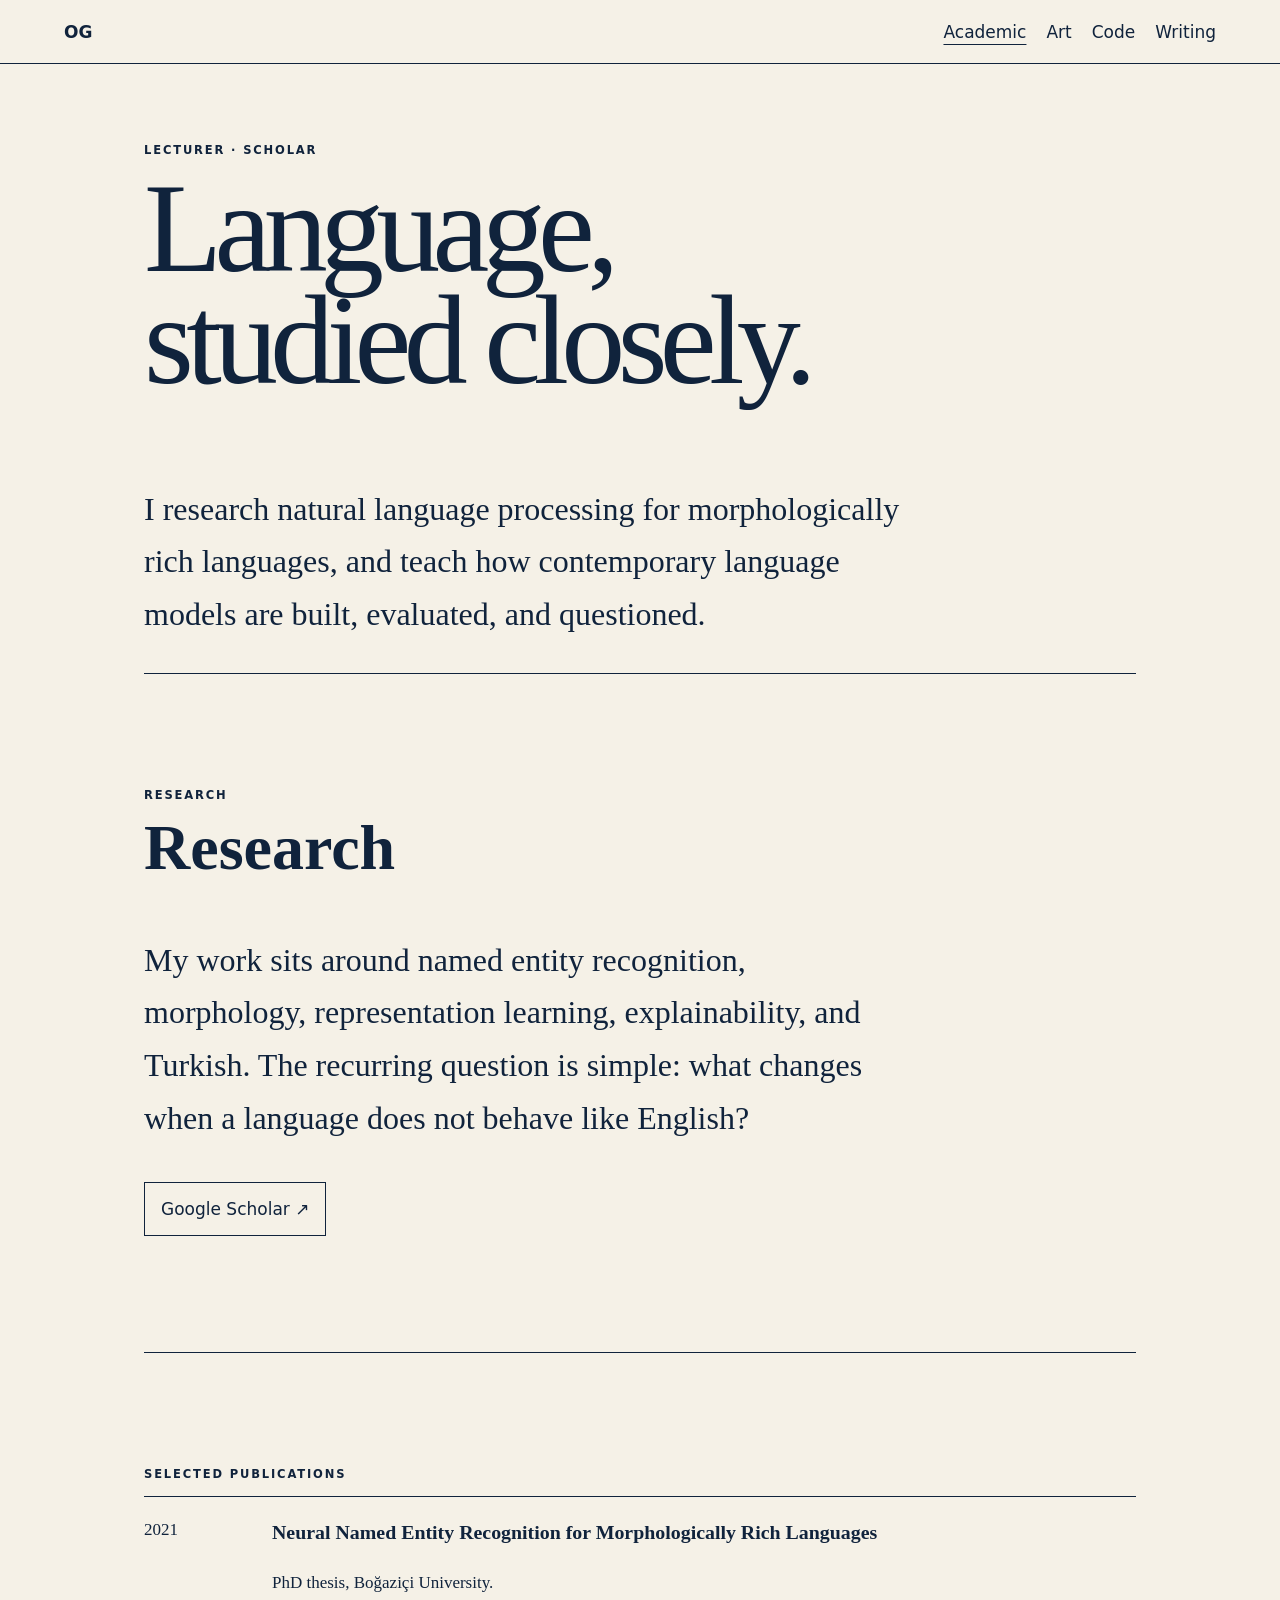
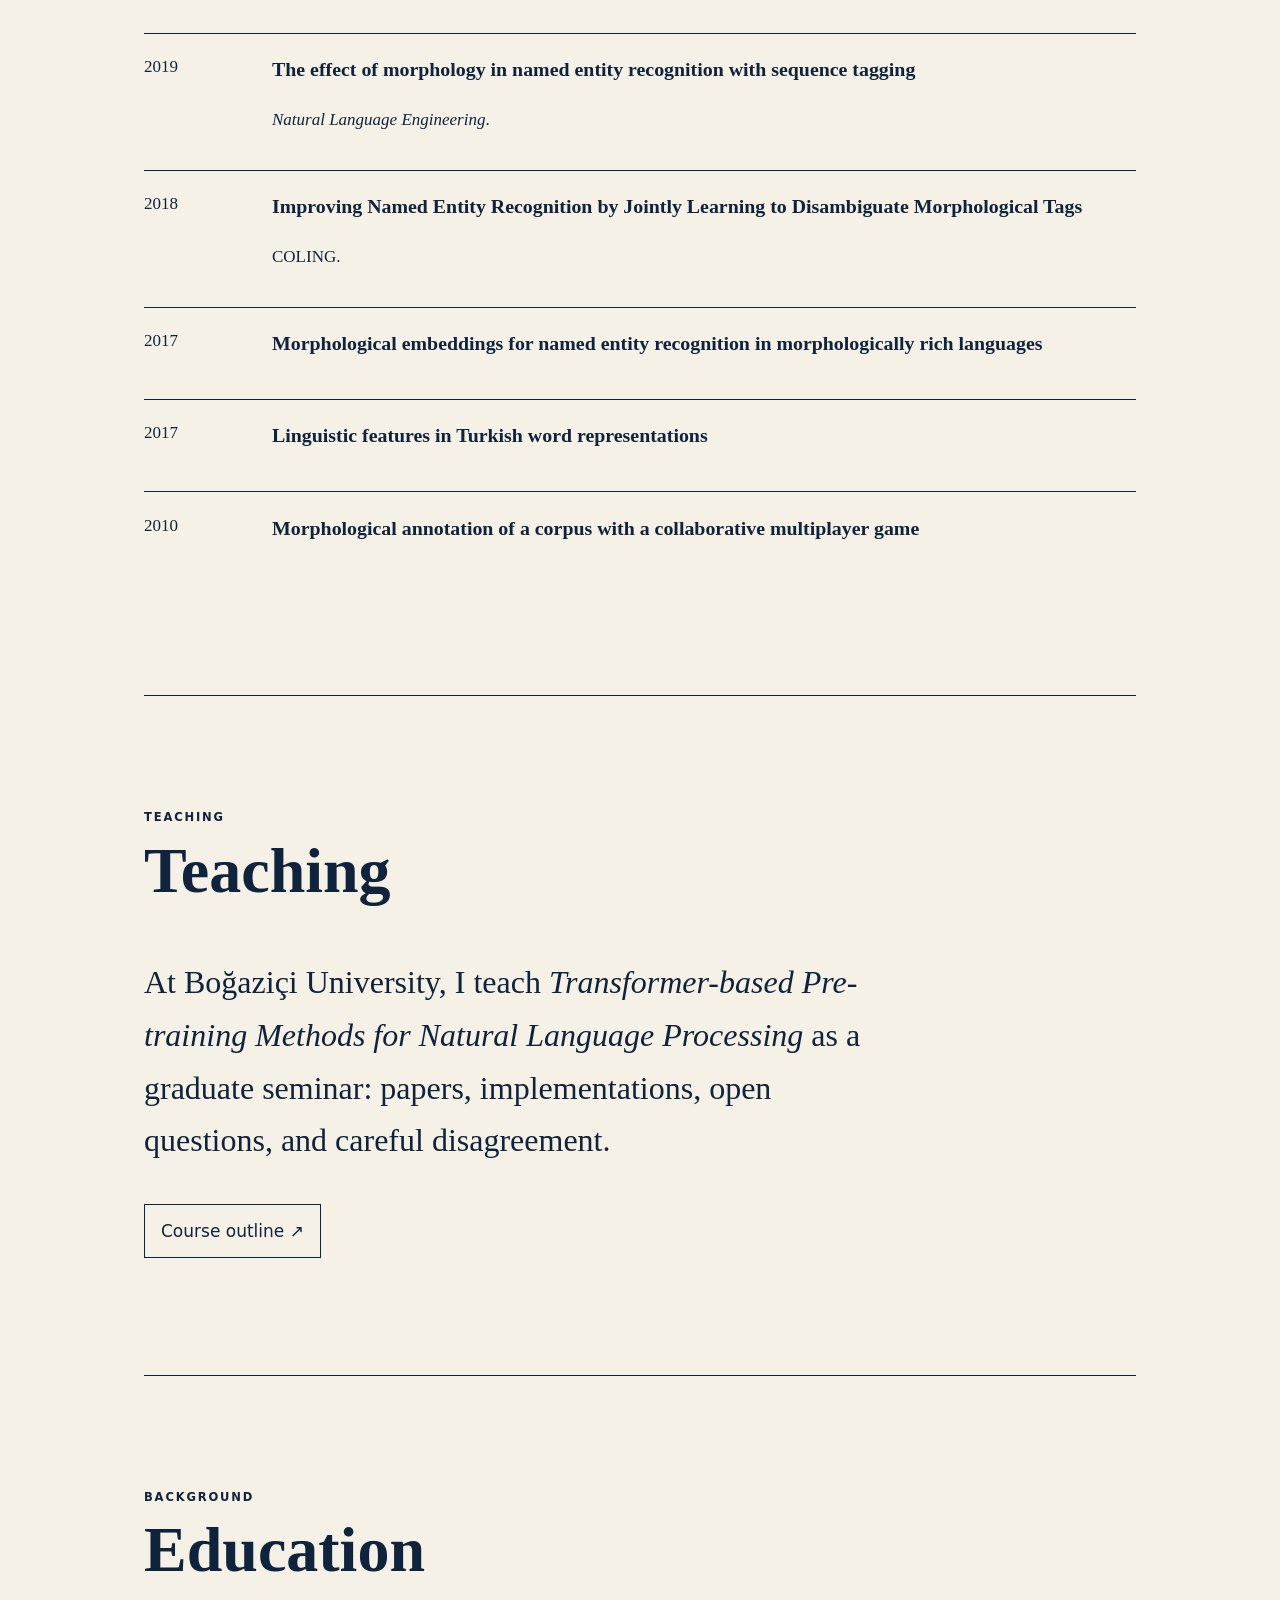
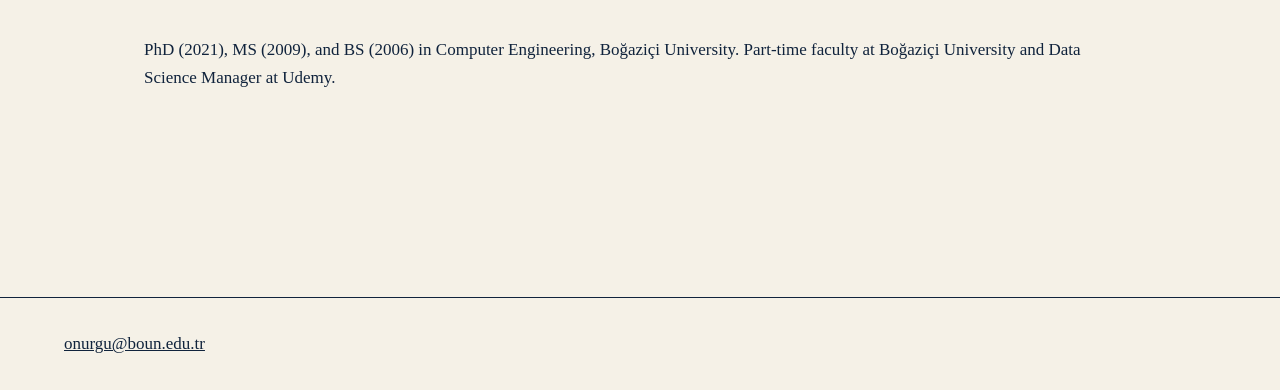
==== academic/index.html @ 4af0741d "Build distinct portfolio microsites" ====
<!doctype html><html lang="en"><head><meta charset="utf-8"><meta name="viewport" content="width=device-width,initial-scale=1"><meta name="description" content="Research and teaching by Onur Güngör."><title>Academic — Onur Güngör</title><link rel="stylesheet" href="../shared.css"><style>:root{--paper:#f5f1e7;--ink:#10233c}body{font-family:Georgia,serif}.switcher,.eyebrow,.meta,.button{font-family:system-ui,sans-serif}h1{font-weight:500}.publication{display:grid;grid-template-columns:7rem 1fr;gap:1rem;padding:1.2rem 0;border-top:1px solid}</style></head><body><a class="skip" href="#content">Skip to content</a><nav class="switcher"><a class="brand" href="../">OG</a><a aria-current="page" href="./">Academic</a><a href="../art/">Art</a><a href="../code/">Code</a><a href="../writing/">Writing</a></nav><main id="content"><header><p class="eyebrow">Lecturer · Scholar</p><h1>Language,<br>studied closely.</h1><p class="lead">I research natural language processing for morphologically rich languages, and teach how contemporary language models are built, evaluated, and questioned.</p></header><section class="section" id="research"><p class="eyebrow">Research</p><h2>Research</h2><p class="lead">My work sits around named entity recognition, morphology, representation learning, explainability, and Turkish. The recurring question is simple: what changes when a language does not behave like English?</p><a class="button" href="https://scholar.google.com/citations?user=FW7c17kAAAAJ&amp;hl=en">Google Scholar ↗</a></section><section class="section"><p class="eyebrow">Selected publications</p><div class="publication"><span>2021</span><div><h3>Neural Named Entity Recognition for Morphologically Rich Languages</h3><p>PhD thesis, Boğaziçi University.</p></div></div><div class="publication"><span>2019</span><div><h3>The effect of morphology in named entity recognition with sequence tagging</h3><p><em>Natural Language Engineering</em>.</p></div></div><div class="publication"><span>2018</span><div><h3>Improving Named Entity Recognition by Jointly Learning to Disambiguate Morphological Tags</h3><p>COLING.</p></div></div><div class="publication"><span>2017</span><div><h3>Morphological embeddings for named entity recognition in morphologically rich languages</h3></div></div><div class="publication"><span>2017</span><div><h3>Linguistic features in Turkish word representations</h3></div></div><div class="publication"><span>2010</span><div><h3>Morphological annotation of a corpus with a collaborative multiplayer game</h3></div></div></section><section class="section" id="teaching"><p class="eyebrow">Teaching</p><h2>Teaching</h2><p class="lead">At Boğaziçi University, I teach <em>Transformer-based Pre-training Methods for Natural Language Processing</em> as a graduate seminar: papers, implementations, open questions, and careful disagreement.</p><a class="button" href="https://docs.google.com/document/d/e/2PACX-1vTTuCQP2ed8j2CfLnzh6W6m5oh-k7pVl0JjqTJi5wdh5od5GJ9mc1xWq-OLAjyfFMfMrh4iK2hu6GkH/pub">Course outline ↗</a></section><section class="section"><p class="eyebrow">Background</p><h2>Education</h2><p>PhD (2021), MS (2009), and BS (2006) in Computer Engineering, Boğaziçi University. Part-time faculty at Boğaziçi University and Data Science Manager at Udemy.</p></section></main><footer><a href="mailto:onurgu@boun.edu.tr">onurgu@boun.edu.tr</a></footer></body></html>
---- shared.css ----
:root{--paper:#f4f0e4;--ink:#171b22;--accent:#bd563e}*{box-sizing:border-box}html{scroll-behavior:smooth}body{margin:0;background:var(--paper);color:var(--ink);font:17px/1.65 system-ui,-apple-system,sans-serif}a{color:inherit}.skip{position:absolute;left:-999px}.skip:focus{left:1rem;top:1rem;background:#fff;padding:.7rem;z-index:4}.switcher{display:flex;gap:1.25rem;align-items:center;padding:1.1rem 5vw;border-bottom:1px solid currentColor;position:sticky;top:0;background:color-mix(in srgb,var(--paper) 94%,transparent);backdrop-filter:blur(12px);z-index:3}.switcher a{text-decoration:none}.switcher .brand{font-weight:800;margin-right:auto}.switcher [aria-current]{text-decoration:underline;text-underline-offset:.35rem}main{max-width:1120px;margin:auto;padding:6vw 5vw}h1,h2,h3,p{margin-top:0}h1{font-size:clamp(3.4rem,10vw,8rem);line-height:.88;letter-spacing:-.06em}h2{font-size:clamp(2rem,5vw,4.4rem);line-height:1}.lead{font-size:clamp(1.25rem,2.5vw,2rem);max-width:760px}.eyebrow{text-transform:uppercase;letter-spacing:.16em;font-size:.72rem;font-weight:750}.section{padding:7rem 0;border-top:1px solid currentColor}.grid{display:grid;grid-template-columns:repeat(2,1fr);gap:1.5rem}.card{padding:2rem;border:1px solid currentColor}.card h3{font-size:1.55rem}.meta{font-size:.85rem;opacity:.72}.button{display:inline-block;padding:.75rem 1rem;border:1px solid;text-decoration:none;margin:.3rem .4rem .3rem 0}footer{padding:2rem 5vw;border-top:1px solid}@media(max-width:720px){.switcher{gap:.65rem;font-size:.78rem;overflow:auto}.grid{grid-template-columns:1fr}main{padding-top:4rem}}
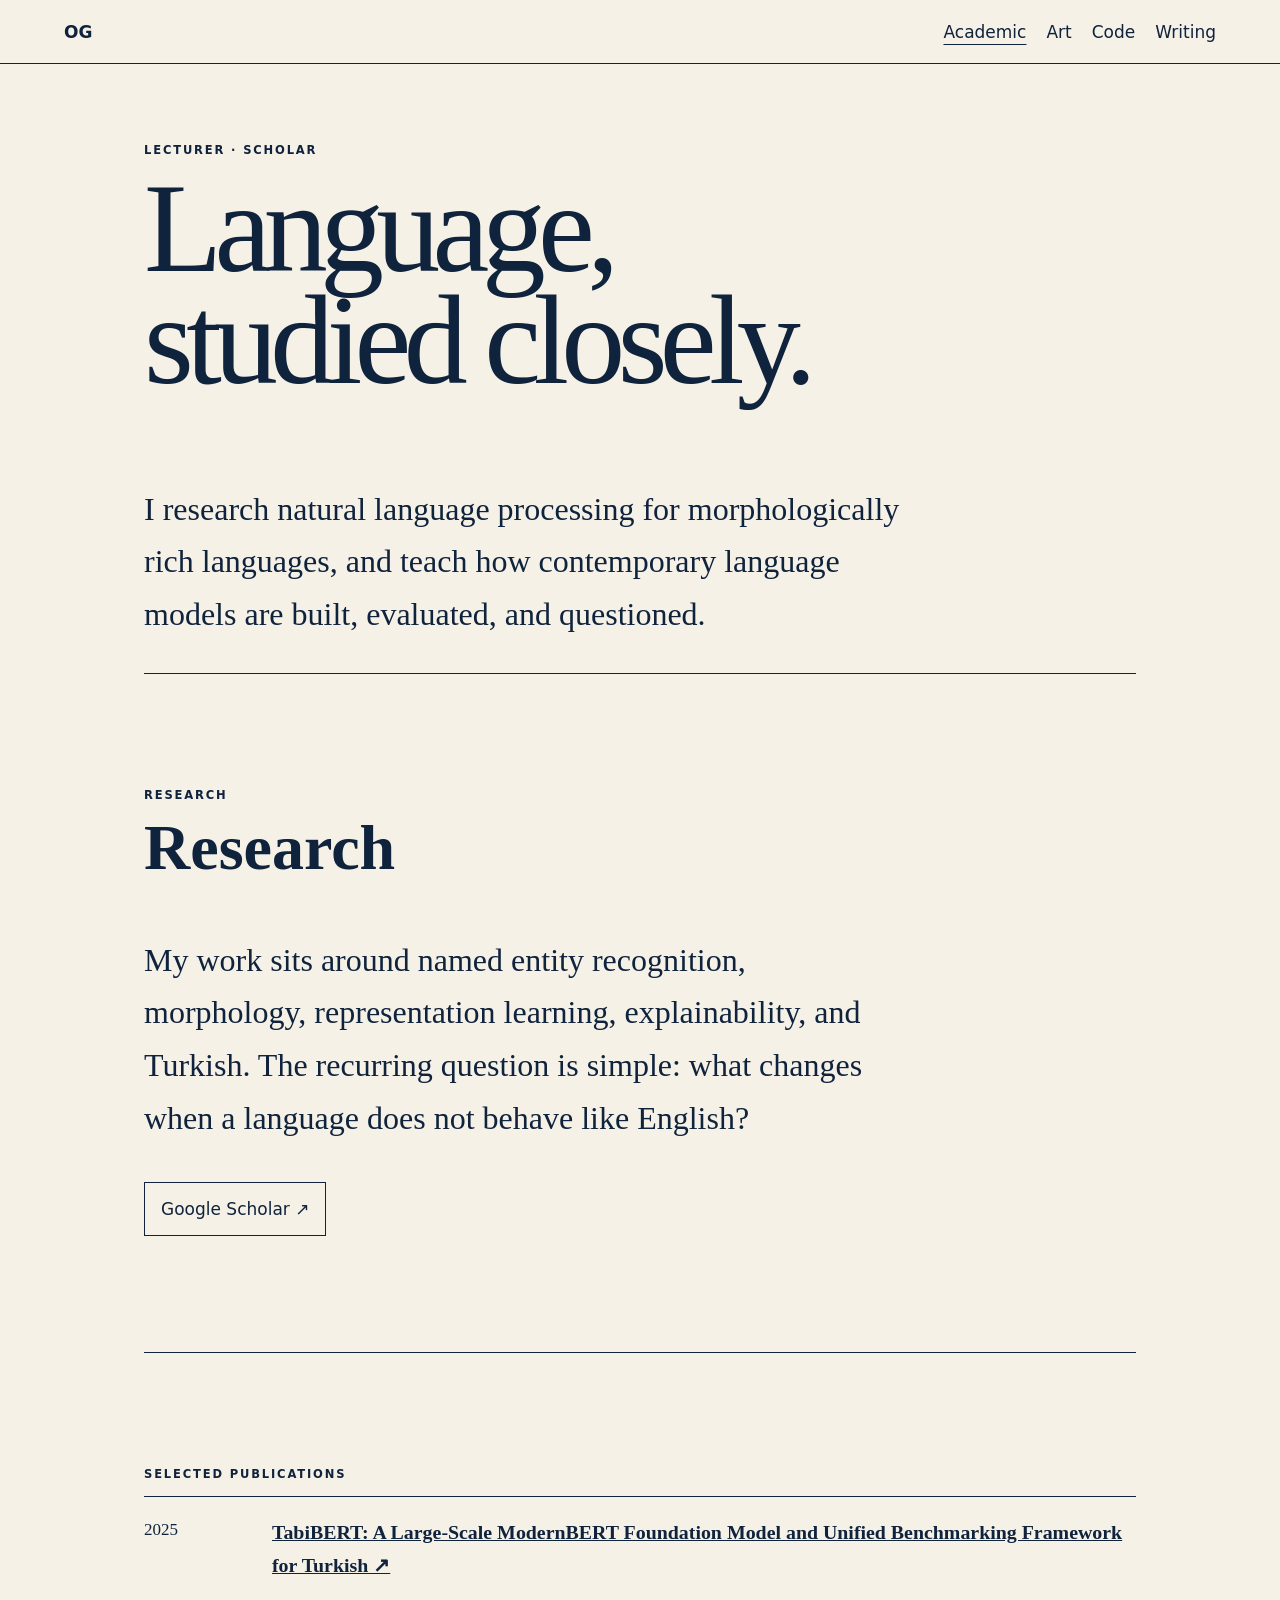
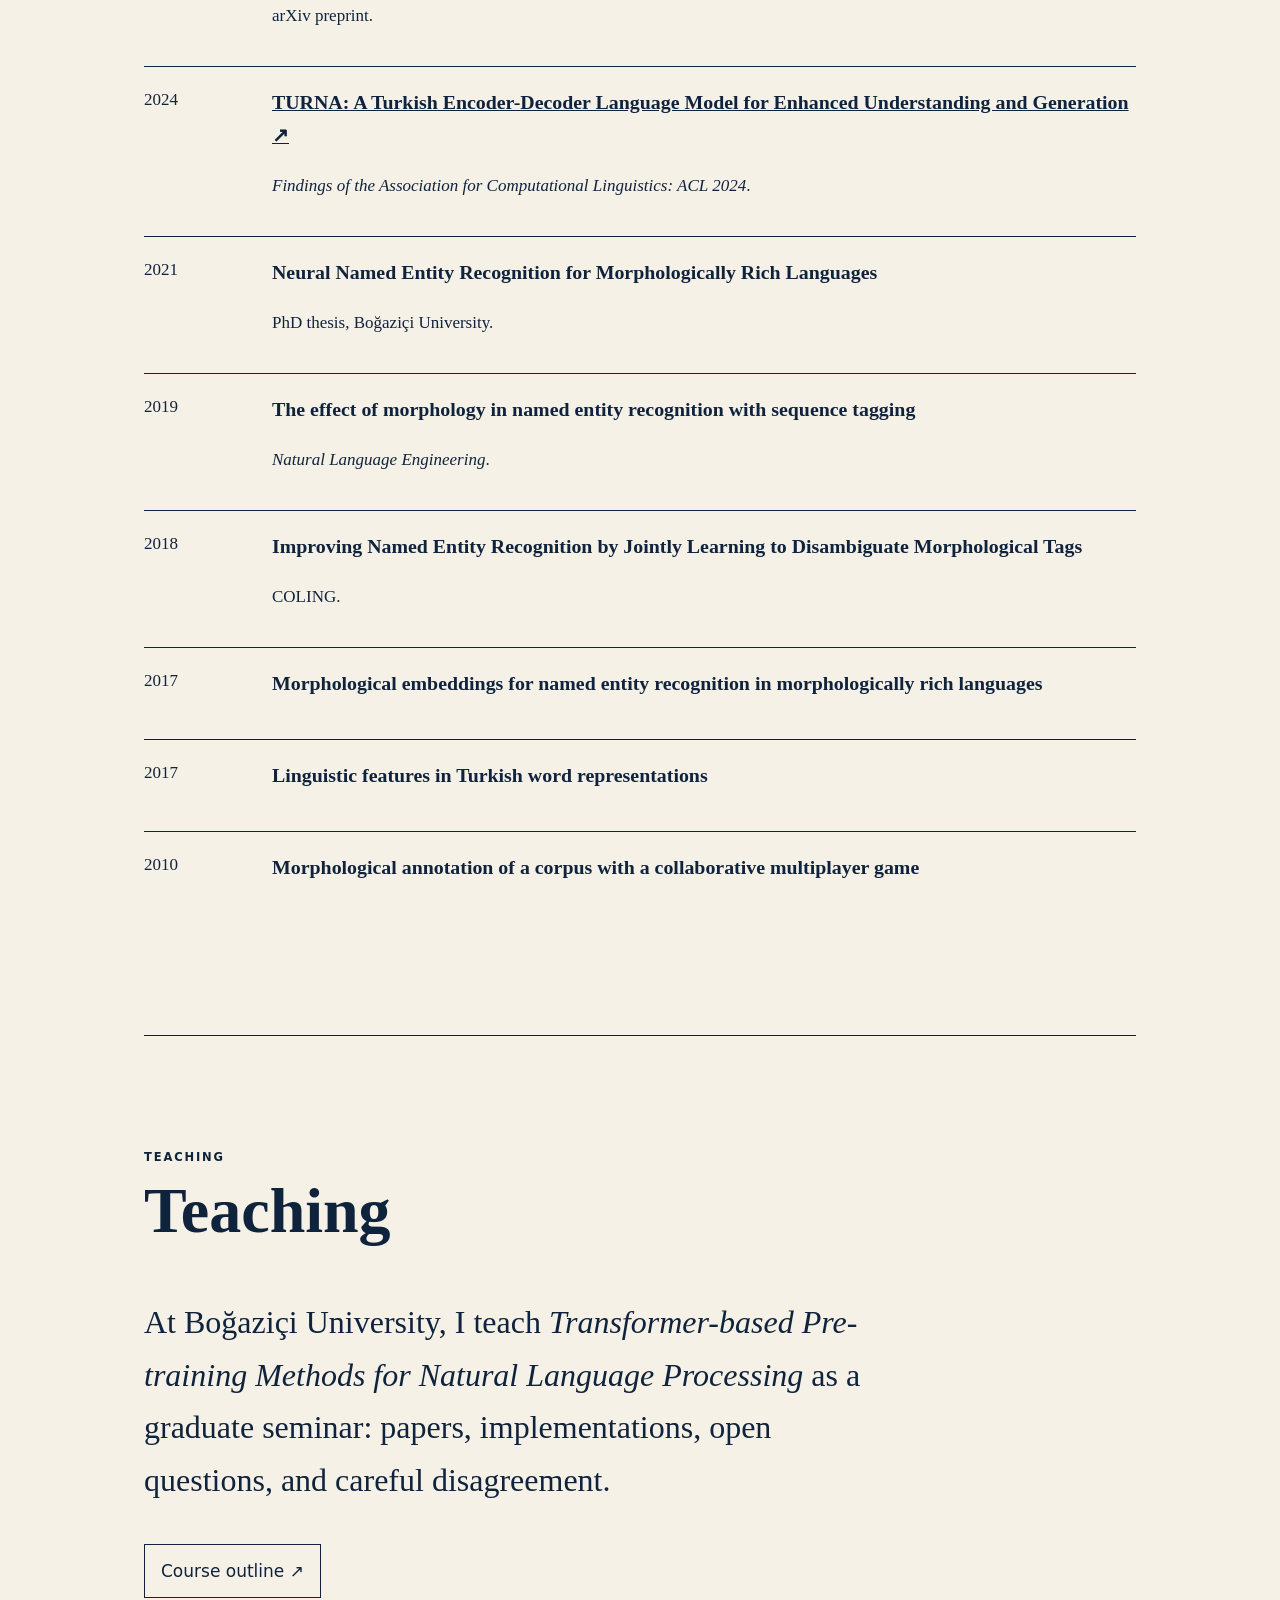
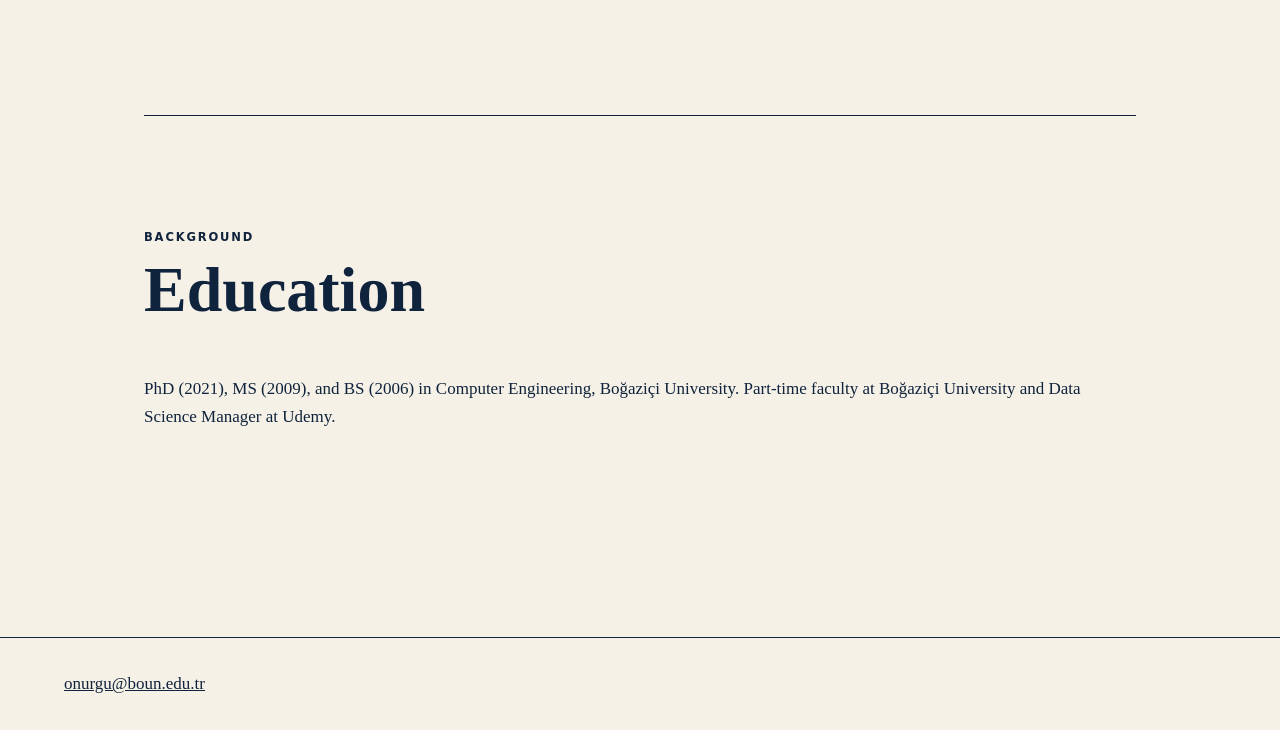
==== commit 3b57189c: "Add TabiBERT and TURNA publications" ====
--- a/academic/index.html
+++ b/academic/index.html
@@ -1 +1 @@
-<!doctype html><html lang="en"><head><meta charset="utf-8"><meta name="viewport" content="width=device-width,initial-scale=1"><meta name="description" content="Research and teaching by Onur Güngör."><title>Academic — Onur Güngör</title><link rel="stylesheet" href="../shared.css"><style>:root{--paper:#f5f1e7;--ink:#10233c}body{font-family:Georgia,serif}.switcher,.eyebrow,.meta,.button{font-family:system-ui,sans-serif}h1{font-weight:500}.publication{display:grid;grid-template-columns:7rem 1fr;gap:1rem;padding:1.2rem 0;border-top:1px solid}</style></head><body><a class="skip" href="#content">Skip to content</a><nav class="switcher"><a class="brand" href="../">OG</a><a aria-current="page" href="./">Academic</a><a href="../art/">Art</a><a href="../code/">Code</a><a href="../writing/">Writing</a></nav><main id="content"><header><p class="eyebrow">Lecturer · Scholar</p><h1>Language,<br>studied closely.</h1><p class="lead">I research natural language processing for morphologically rich languages, and teach how contemporary language models are built, evaluated, and questioned.</p></header><section class="section" id="research"><p class="eyebrow">Research</p><h2>Research</h2><p class="lead">My work sits around named entity recognition, morphology, representation learning, explainability, and Turkish. The recurring question is simple: what changes when a language does not behave like English?</p><a class="button" href="https://scholar.google.com/citations?user=FW7c17kAAAAJ&amp;hl=en">Google Scholar ↗</a></section><section class="section"><p class="eyebrow">Selected publications</p><div class="publication"><span>2021</span><div><h3>Neural Named Entity Recognition for Morphologically Rich Languages</h3><p>PhD thesis, Boğaziçi University.</p></div></div><div class="publication"><span>2019</span><div><h3>The effect of morphology in named entity recognition with sequence tagging</h3><p><em>Natural Language Engineering</em>.</p></div></div><div class="publication"><span>2018</span><div><h3>Improving Named Entity Recognition by Jointly Learning to Disambiguate Morphological Tags</h3><p>COLING.</p></div></div><div class="publication"><span>2017</span><div><h3>Morphological embeddings for named entity recognition in morphologically rich languages</h3></div></div><div class="publication"><span>2017</span><div><h3>Linguistic features in Turkish word representations</h3></div></div><div class="publication"><span>2010</span><div><h3>Morphological annotation of a corpus with a collaborative multiplayer game</h3></div></div></section><section class="section" id="teaching"><p class="eyebrow">Teaching</p><h2>Teaching</h2><p class="lead">At Boğaziçi University, I teach <em>Transformer-based Pre-training Methods for Natural Language Processing</em> as a graduate seminar: papers, implementations, open questions, and careful disagreement.</p><a class="button" href="https://docs.google.com/document/d/e/2PACX-1vTTuCQP2ed8j2CfLnzh6W6m5oh-k7pVl0JjqTJi5wdh5od5GJ9mc1xWq-OLAjyfFMfMrh4iK2hu6GkH/pub">Course outline ↗</a></section><section class="section"><p class="eyebrow">Background</p><h2>Education</h2><p>PhD (2021), MS (2009), and BS (2006) in Computer Engineering, Boğaziçi University. Part-time faculty at Boğaziçi University and Data Science Manager at Udemy.</p></section></main><footer><a href="mailto:onurgu@boun.edu.tr">onurgu@boun.edu.tr</a></footer></body></html>
+<!doctype html><html lang="en"><head><meta charset="utf-8"><meta name="viewport" content="width=device-width,initial-scale=1"><meta name="description" content="Research and teaching by Onur Güngör."><title>Academic — Onur Güngör</title><link rel="stylesheet" href="../shared.css"><style>:root{--paper:#f5f1e7;--ink:#10233c}body{font-family:Georgia,serif}.switcher,.eyebrow,.meta,.button{font-family:system-ui,sans-serif}h1{font-weight:500}.publication{display:grid;grid-template-columns:7rem 1fr;gap:1rem;padding:1.2rem 0;border-top:1px solid}</style></head><body><a class="skip" href="#content">Skip to content</a><nav class="switcher"><a class="brand" href="../">OG</a><a aria-current="page" href="./">Academic</a><a href="../art/">Art</a><a href="../code/">Code</a><a href="../writing/">Writing</a></nav><main id="content"><header><p class="eyebrow">Lecturer · Scholar</p><h1>Language,<br>studied closely.</h1><p class="lead">I research natural language processing for morphologically rich languages, and teach how contemporary language models are built, evaluated, and questioned.</p></header><section class="section" id="research"><p class="eyebrow">Research</p><h2>Research</h2><p class="lead">My work sits around named entity recognition, morphology, representation learning, explainability, and Turkish. The recurring question is simple: what changes when a language does not behave like English?</p><a class="button" href="https://scholar.google.com/citations?user=FW7c17kAAAAJ&amp;hl=en">Google Scholar ↗</a></section><section class="section"><p class="eyebrow">Selected publications</p><div class="publication"><span>2025</span><div><h3><a href="https://arxiv.org/abs/2512.23065">TabiBERT: A Large-Scale ModernBERT Foundation Model and Unified Benchmarking Framework for Turkish ↗</a></h3><p>arXiv preprint.</p></div></div><div class="publication"><span>2024</span><div><h3><a href="https://aclanthology.org/2024.findings-acl.600/">TURNA: A Turkish Encoder-Decoder Language Model for Enhanced Understanding and Generation ↗</a></h3><p><em>Findings of the Association for Computational Linguistics: ACL 2024</em>.</p></div></div><div class="publication"><span>2021</span><div><h3>Neural Named Entity Recognition for Morphologically Rich Languages</h3><p>PhD thesis, Boğaziçi University.</p></div></div><div class="publication"><span>2019</span><div><h3>The effect of morphology in named entity recognition with sequence tagging</h3><p><em>Natural Language Engineering</em>.</p></div></div><div class="publication"><span>2018</span><div><h3>Improving Named Entity Recognition by Jointly Learning to Disambiguate Morphological Tags</h3><p>COLING.</p></div></div><div class="publication"><span>2017</span><div><h3>Morphological embeddings for named entity recognition in morphologically rich languages</h3></div></div><div class="publication"><span>2017</span><div><h3>Linguistic features in Turkish word representations</h3></div></div><div class="publication"><span>2010</span><div><h3>Morphological annotation of a corpus with a collaborative multiplayer game</h3></div></div></section><section class="section" id="teaching"><p class="eyebrow">Teaching</p><h2>Teaching</h2><p class="lead">At Boğaziçi University, I teach <em>Transformer-based Pre-training Methods for Natural Language Processing</em> as a graduate seminar: papers, implementations, open questions, and careful disagreement.</p><a class="button" href="https://docs.google.com/document/d/e/2PACX-1vTTuCQP2ed8j2CfLnzh6W6m5oh-k7pVl0JjqTJi5wdh5od5GJ9mc1xWq-OLAjyfFMfMrh4iK2hu6GkH/pub">Course outline ↗</a></section><section class="section"><p class="eyebrow">Background</p><h2>Education</h2><p>PhD (2021), MS (2009), and BS (2006) in Computer Engineering, Boğaziçi University. Part-time faculty at Boğaziçi University and Data Science Manager at Udemy.</p></section></main><footer><a href="mailto:onurgu@boun.edu.tr">onurgu@boun.edu.tr</a></footer></body></html>
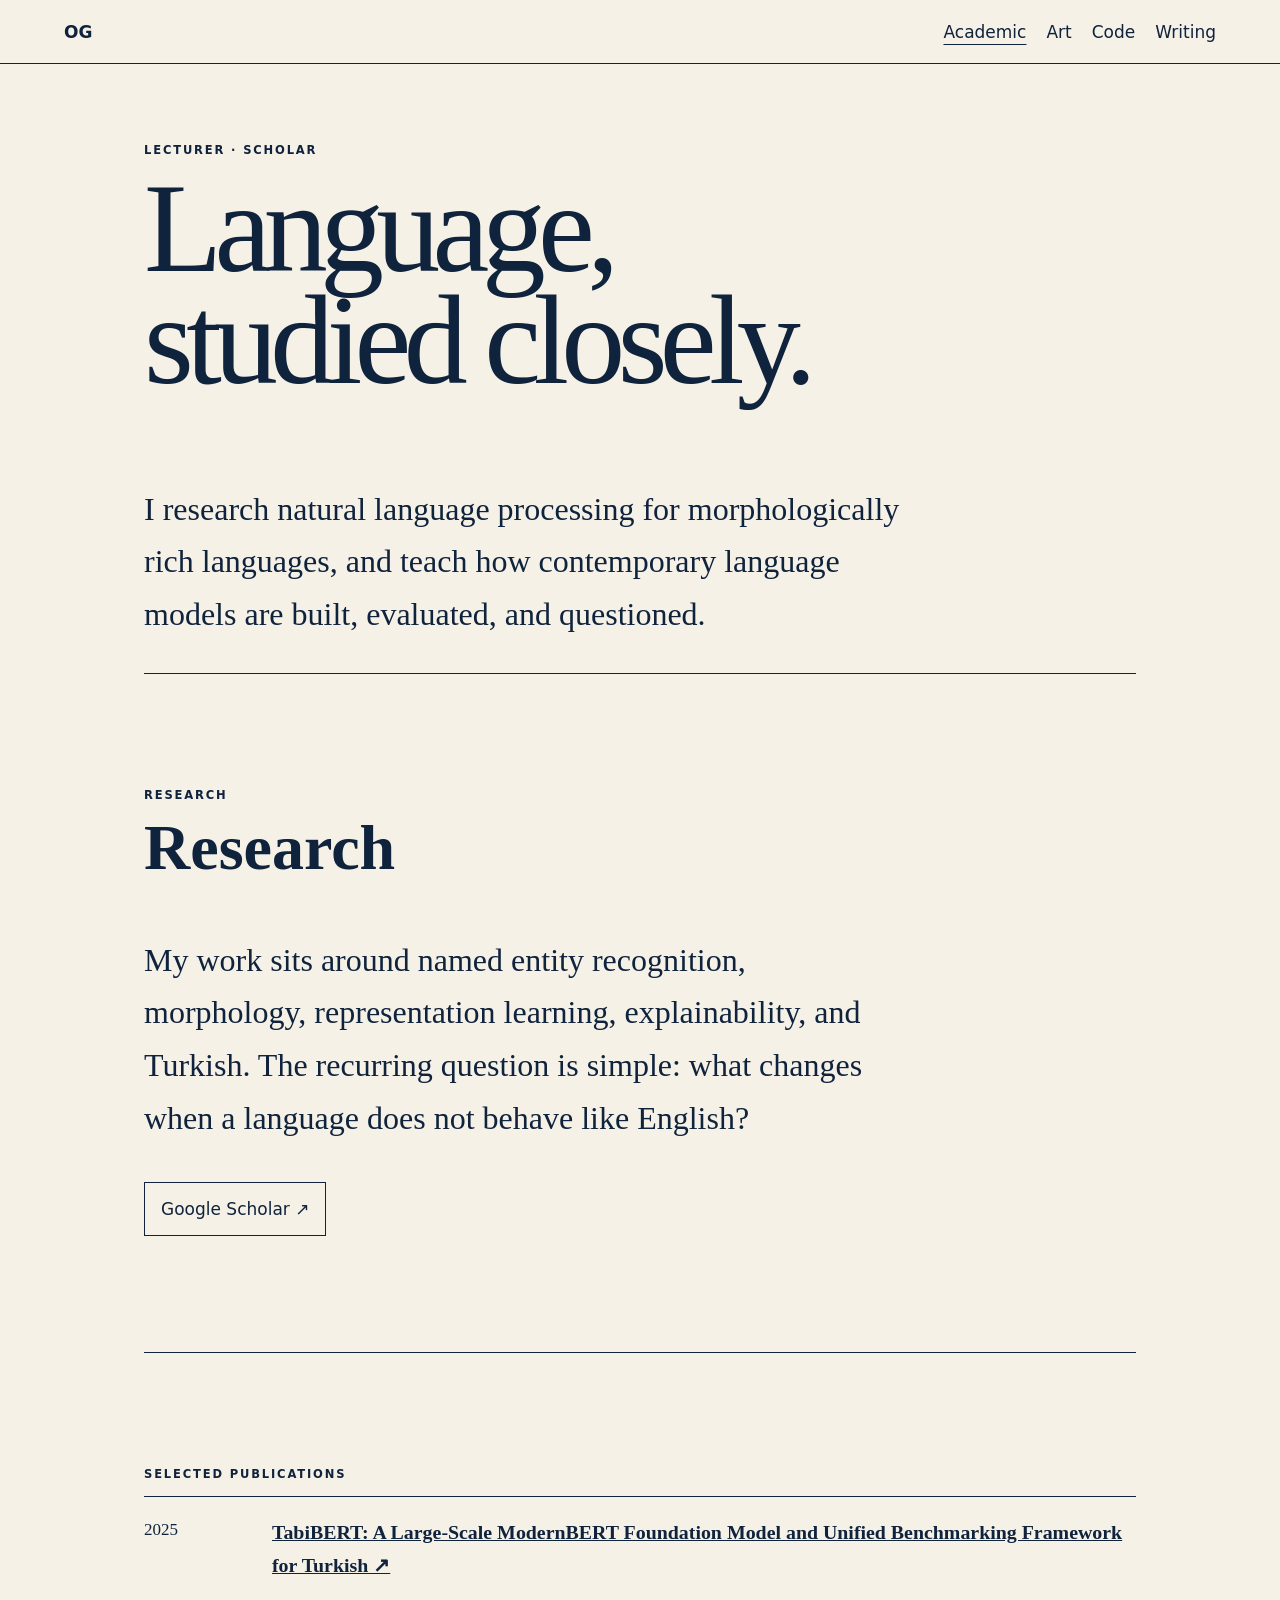
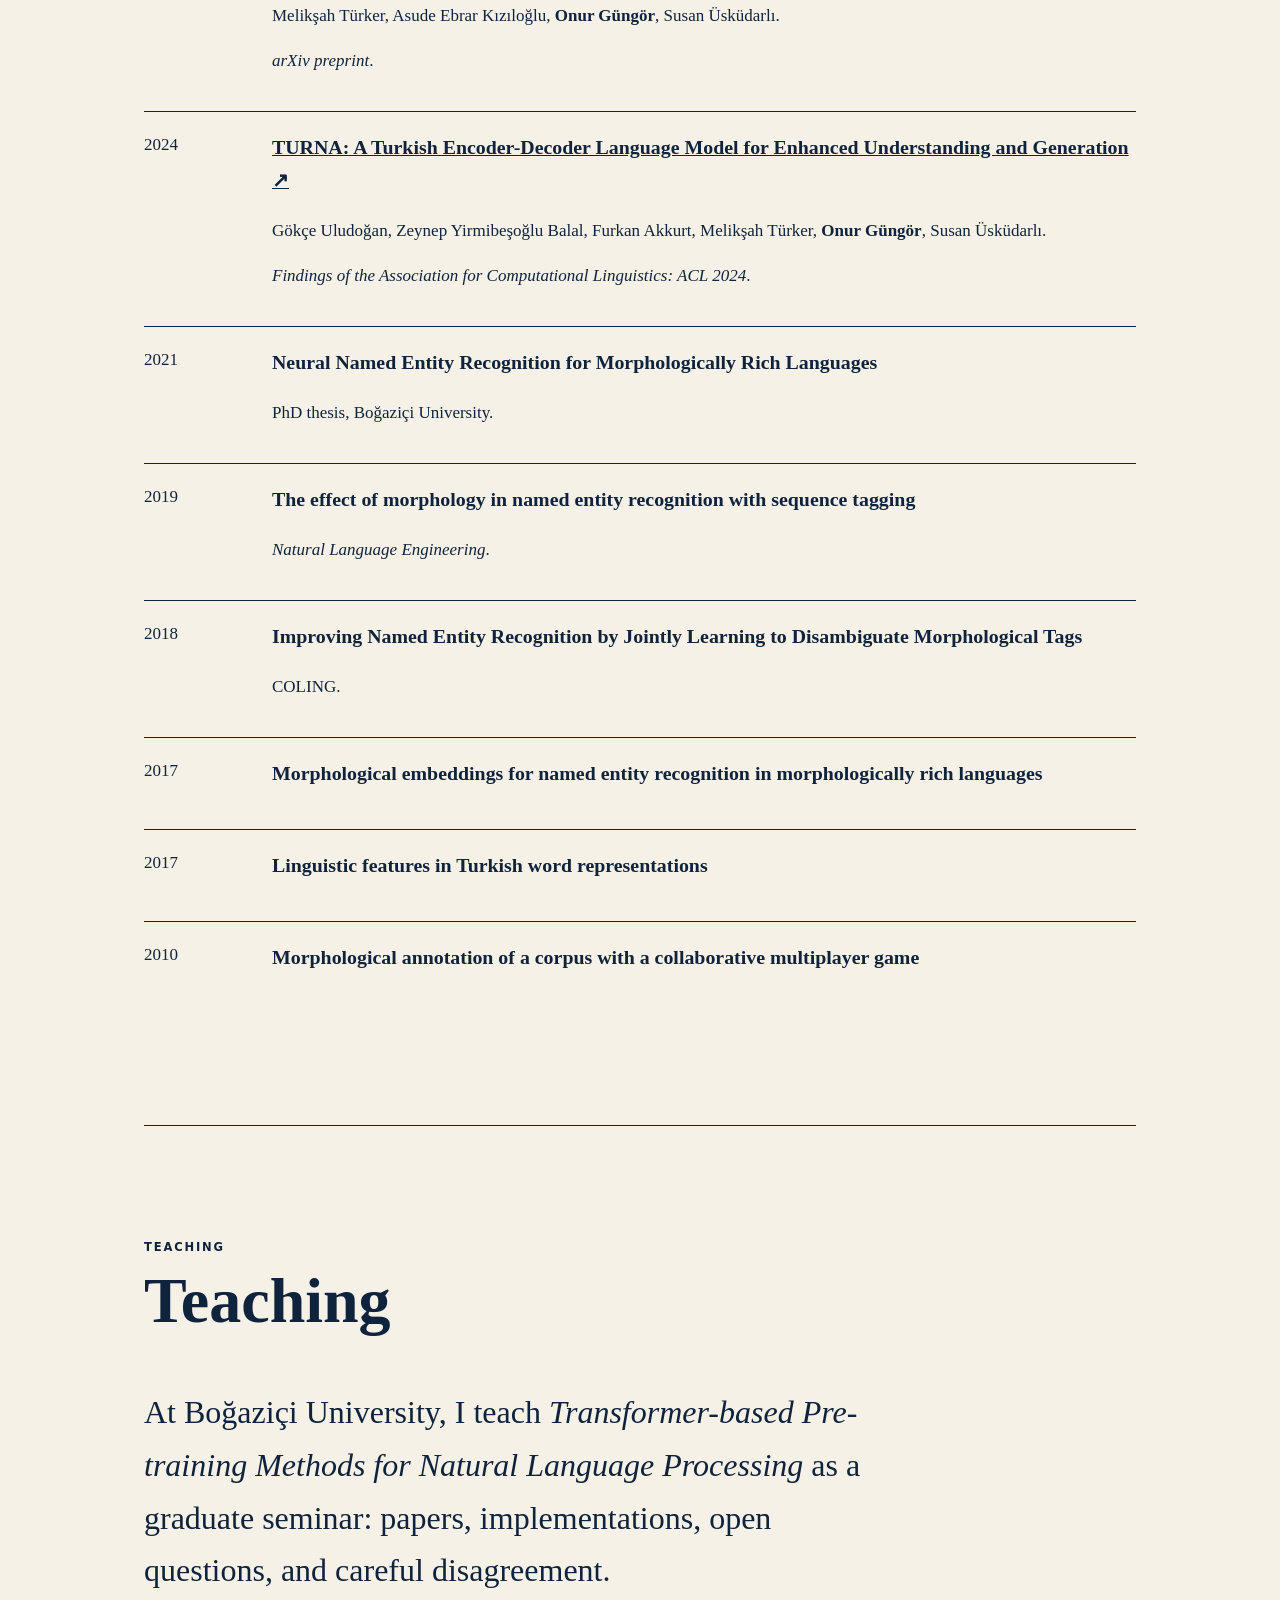
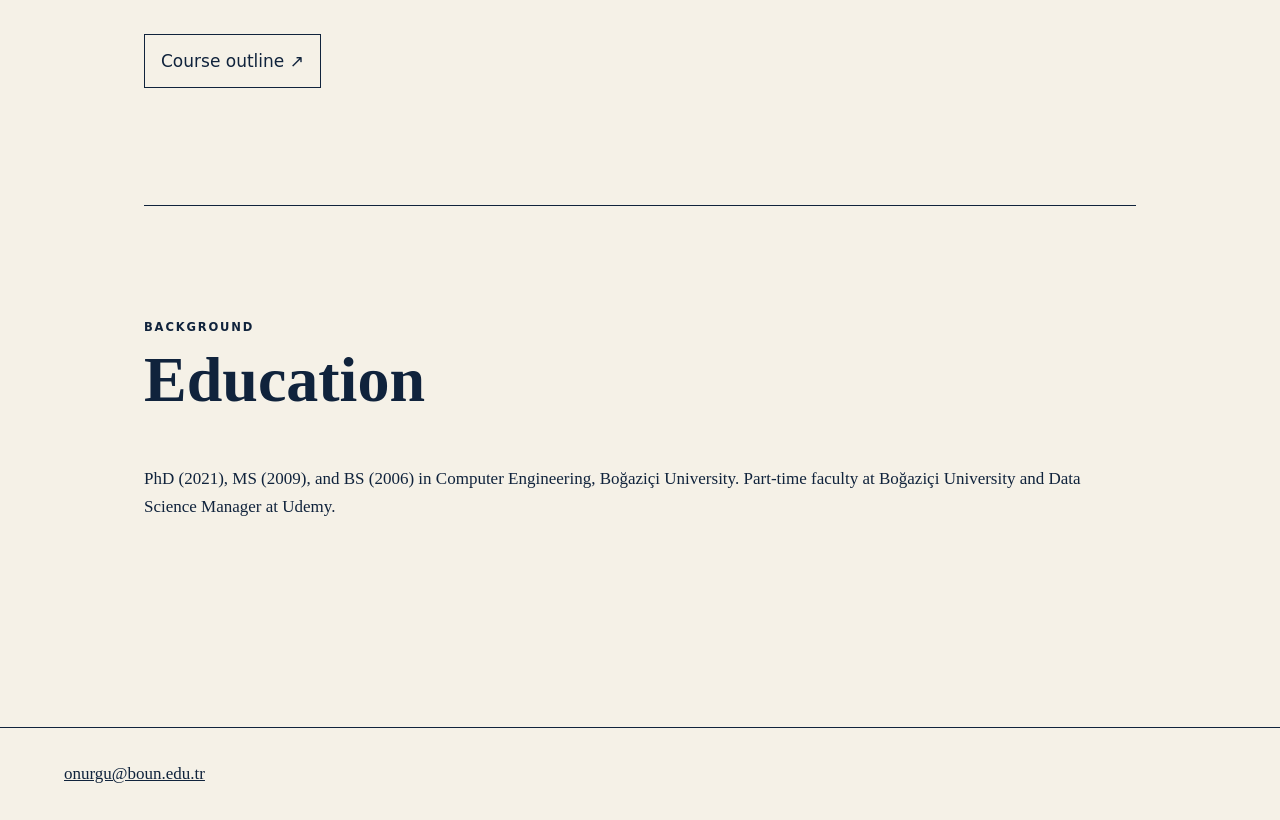
==== commit 1dc9c2b6: "Add authors to featured publications" ====
--- a/academic/index.html
+++ b/academic/index.html
@@ -1 +1 @@
-<!doctype html><html lang="en"><head><meta charset="utf-8"><meta name="viewport" content="width=device-width,initial-scale=1"><meta name="description" content="Research and teaching by Onur Güngör."><title>Academic — Onur Güngör</title><link rel="stylesheet" href="../shared.css"><style>:root{--paper:#f5f1e7;--ink:#10233c}body{font-family:Georgia,serif}.switcher,.eyebrow,.meta,.button{font-family:system-ui,sans-serif}h1{font-weight:500}.publication{display:grid;grid-template-columns:7rem 1fr;gap:1rem;padding:1.2rem 0;border-top:1px solid}</style></head><body><a class="skip" href="#content">Skip to content</a><nav class="switcher"><a class="brand" href="../">OG</a><a aria-current="page" href="./">Academic</a><a href="../art/">Art</a><a href="../code/">Code</a><a href="../writing/">Writing</a></nav><main id="content"><header><p class="eyebrow">Lecturer · Scholar</p><h1>Language,<br>studied closely.</h1><p class="lead">I research natural language processing for morphologically rich languages, and teach how contemporary language models are built, evaluated, and questioned.</p></header><section class="section" id="research"><p class="eyebrow">Research</p><h2>Research</h2><p class="lead">My work sits around named entity recognition, morphology, representation learning, explainability, and Turkish. The recurring question is simple: what changes when a language does not behave like English?</p><a class="button" href="https://scholar.google.com/citations?user=FW7c17kAAAAJ&amp;hl=en">Google Scholar ↗</a></section><section class="section"><p class="eyebrow">Selected publications</p><div class="publication"><span>2025</span><div><h3><a href="https://arxiv.org/abs/2512.23065">TabiBERT: A Large-Scale ModernBERT Foundation Model and Unified Benchmarking Framework for Turkish ↗</a></h3><p>arXiv preprint.</p></div></div><div class="publication"><span>2024</span><div><h3><a href="https://aclanthology.org/2024.findings-acl.600/">TURNA: A Turkish Encoder-Decoder Language Model for Enhanced Understanding and Generation ↗</a></h3><p><em>Findings of the Association for Computational Linguistics: ACL 2024</em>.</p></div></div><div class="publication"><span>2021</span><div><h3>Neural Named Entity Recognition for Morphologically Rich Languages</h3><p>PhD thesis, Boğaziçi University.</p></div></div><div class="publication"><span>2019</span><div><h3>The effect of morphology in named entity recognition with sequence tagging</h3><p><em>Natural Language Engineering</em>.</p></div></div><div class="publication"><span>2018</span><div><h3>Improving Named Entity Recognition by Jointly Learning to Disambiguate Morphological Tags</h3><p>COLING.</p></div></div><div class="publication"><span>2017</span><div><h3>Morphological embeddings for named entity recognition in morphologically rich languages</h3></div></div><div class="publication"><span>2017</span><div><h3>Linguistic features in Turkish word representations</h3></div></div><div class="publication"><span>2010</span><div><h3>Morphological annotation of a corpus with a collaborative multiplayer game</h3></div></div></section><section class="section" id="teaching"><p class="eyebrow">Teaching</p><h2>Teaching</h2><p class="lead">At Boğaziçi University, I teach <em>Transformer-based Pre-training Methods for Natural Language Processing</em> as a graduate seminar: papers, implementations, open questions, and careful disagreement.</p><a class="button" href="https://docs.google.com/document/d/e/2PACX-1vTTuCQP2ed8j2CfLnzh6W6m5oh-k7pVl0JjqTJi5wdh5od5GJ9mc1xWq-OLAjyfFMfMrh4iK2hu6GkH/pub">Course outline ↗</a></section><section class="section"><p class="eyebrow">Background</p><h2>Education</h2><p>PhD (2021), MS (2009), and BS (2006) in Computer Engineering, Boğaziçi University. Part-time faculty at Boğaziçi University and Data Science Manager at Udemy.</p></section></main><footer><a href="mailto:onurgu@boun.edu.tr">onurgu@boun.edu.tr</a></footer></body></html>
+<!doctype html><html lang="en"><head><meta charset="utf-8"><meta name="viewport" content="width=device-width,initial-scale=1"><meta name="description" content="Research and teaching by Onur Güngör."><title>Academic — Onur Güngör</title><link rel="stylesheet" href="../shared.css"><style>:root{--paper:#f5f1e7;--ink:#10233c}body{font-family:Georgia,serif}.switcher,.eyebrow,.meta,.button{font-family:system-ui,sans-serif}h1{font-weight:500}.publication{display:grid;grid-template-columns:7rem 1fr;gap:1rem;padding:1.2rem 0;border-top:1px solid}</style></head><body><a class="skip" href="#content">Skip to content</a><nav class="switcher"><a class="brand" href="../">OG</a><a aria-current="page" href="./">Academic</a><a href="../art/">Art</a><a href="../code/">Code</a><a href="../writing/">Writing</a></nav><main id="content"><header><p class="eyebrow">Lecturer · Scholar</p><h1>Language,<br>studied closely.</h1><p class="lead">I research natural language processing for morphologically rich languages, and teach how contemporary language models are built, evaluated, and questioned.</p></header><section class="section" id="research"><p class="eyebrow">Research</p><h2>Research</h2><p class="lead">My work sits around named entity recognition, morphology, representation learning, explainability, and Turkish. The recurring question is simple: what changes when a language does not behave like English?</p><a class="button" href="https://scholar.google.com/citations?user=FW7c17kAAAAJ&amp;hl=en">Google Scholar ↗</a></section><section class="section"><p class="eyebrow">Selected publications</p><div class="publication"><span>2025</span><div><h3><a href="https://arxiv.org/abs/2512.23065">TabiBERT: A Large-Scale ModernBERT Foundation Model and Unified Benchmarking Framework for Turkish ↗</a></h3><p>Melikşah Türker, Asude Ebrar Kızıloğlu, <strong>Onur Güngör</strong>, Susan Üsküdarlı.</p><p><em>arXiv preprint</em>.</p></div></div><div class="publication"><span>2024</span><div><h3><a href="https://aclanthology.org/2024.findings-acl.600/">TURNA: A Turkish Encoder-Decoder Language Model for Enhanced Understanding and Generation ↗</a></h3><p>Gökçe Uludoğan, Zeynep Yirmibeşoğlu Balal, Furkan Akkurt, Melikşah Türker, <strong>Onur Güngör</strong>, Susan Üsküdarlı.</p><p><em>Findings of the Association for Computational Linguistics: ACL 2024</em>.</p></div></div><div class="publication"><span>2021</span><div><h3>Neural Named Entity Recognition for Morphologically Rich Languages</h3><p>PhD thesis, Boğaziçi University.</p></div></div><div class="publication"><span>2019</span><div><h3>The effect of morphology in named entity recognition with sequence tagging</h3><p><em>Natural Language Engineering</em>.</p></div></div><div class="publication"><span>2018</span><div><h3>Improving Named Entity Recognition by Jointly Learning to Disambiguate Morphological Tags</h3><p>COLING.</p></div></div><div class="publication"><span>2017</span><div><h3>Morphological embeddings for named entity recognition in morphologically rich languages</h3></div></div><div class="publication"><span>2017</span><div><h3>Linguistic features in Turkish word representations</h3></div></div><div class="publication"><span>2010</span><div><h3>Morphological annotation of a corpus with a collaborative multiplayer game</h3></div></div></section><section class="section" id="teaching"><p class="eyebrow">Teaching</p><h2>Teaching</h2><p class="lead">At Boğaziçi University, I teach <em>Transformer-based Pre-training Methods for Natural Language Processing</em> as a graduate seminar: papers, implementations, open questions, and careful disagreement.</p><a class="button" href="https://docs.google.com/document/d/e/2PACX-1vTTuCQP2ed8j2CfLnzh6W6m5oh-k7pVl0JjqTJi5wdh5od5GJ9mc1xWq-OLAjyfFMfMrh4iK2hu6GkH/pub">Course outline ↗</a></section><section class="section"><p class="eyebrow">Background</p><h2>Education</h2><p>PhD (2021), MS (2009), and BS (2006) in Computer Engineering, Boğaziçi University. Part-time faculty at Boğaziçi University and Data Science Manager at Udemy.</p></section></main><footer><a href="mailto:onurgu@boun.edu.tr">onurgu@boun.edu.tr</a></footer></body></html>
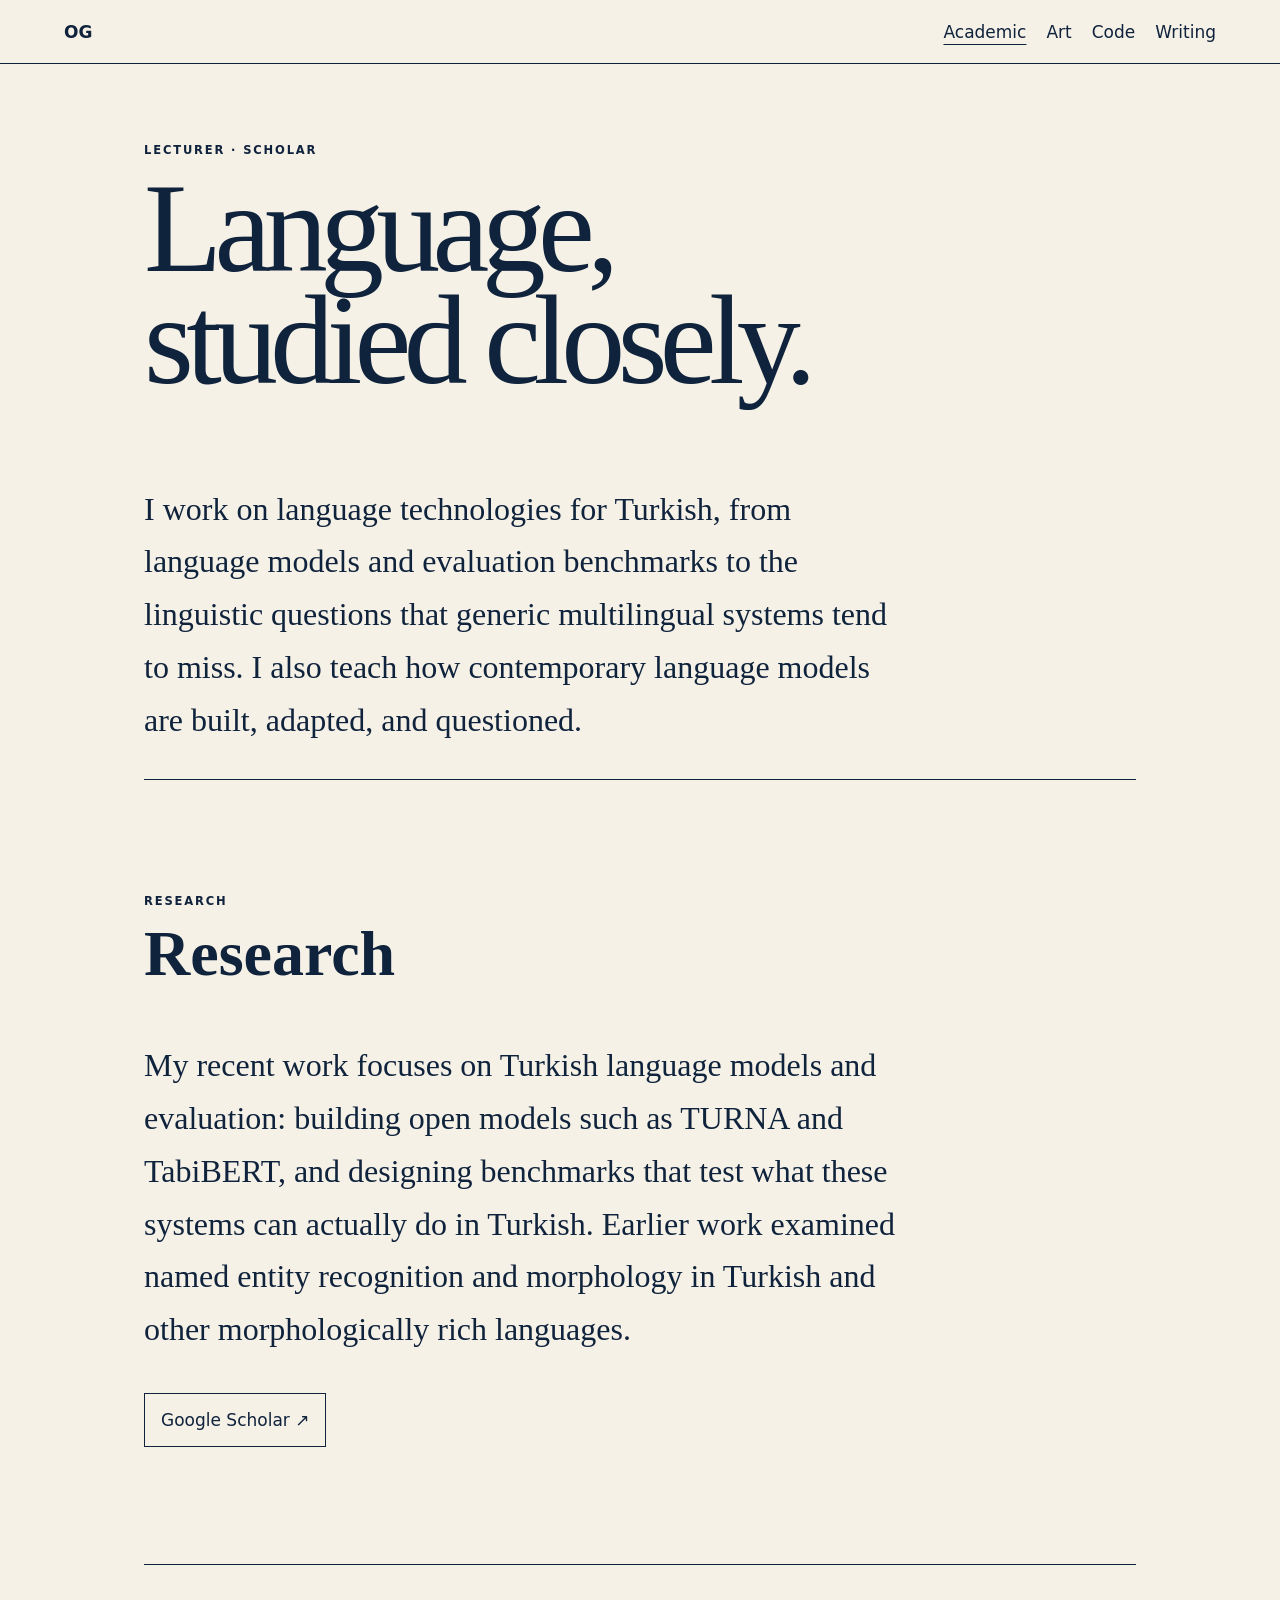
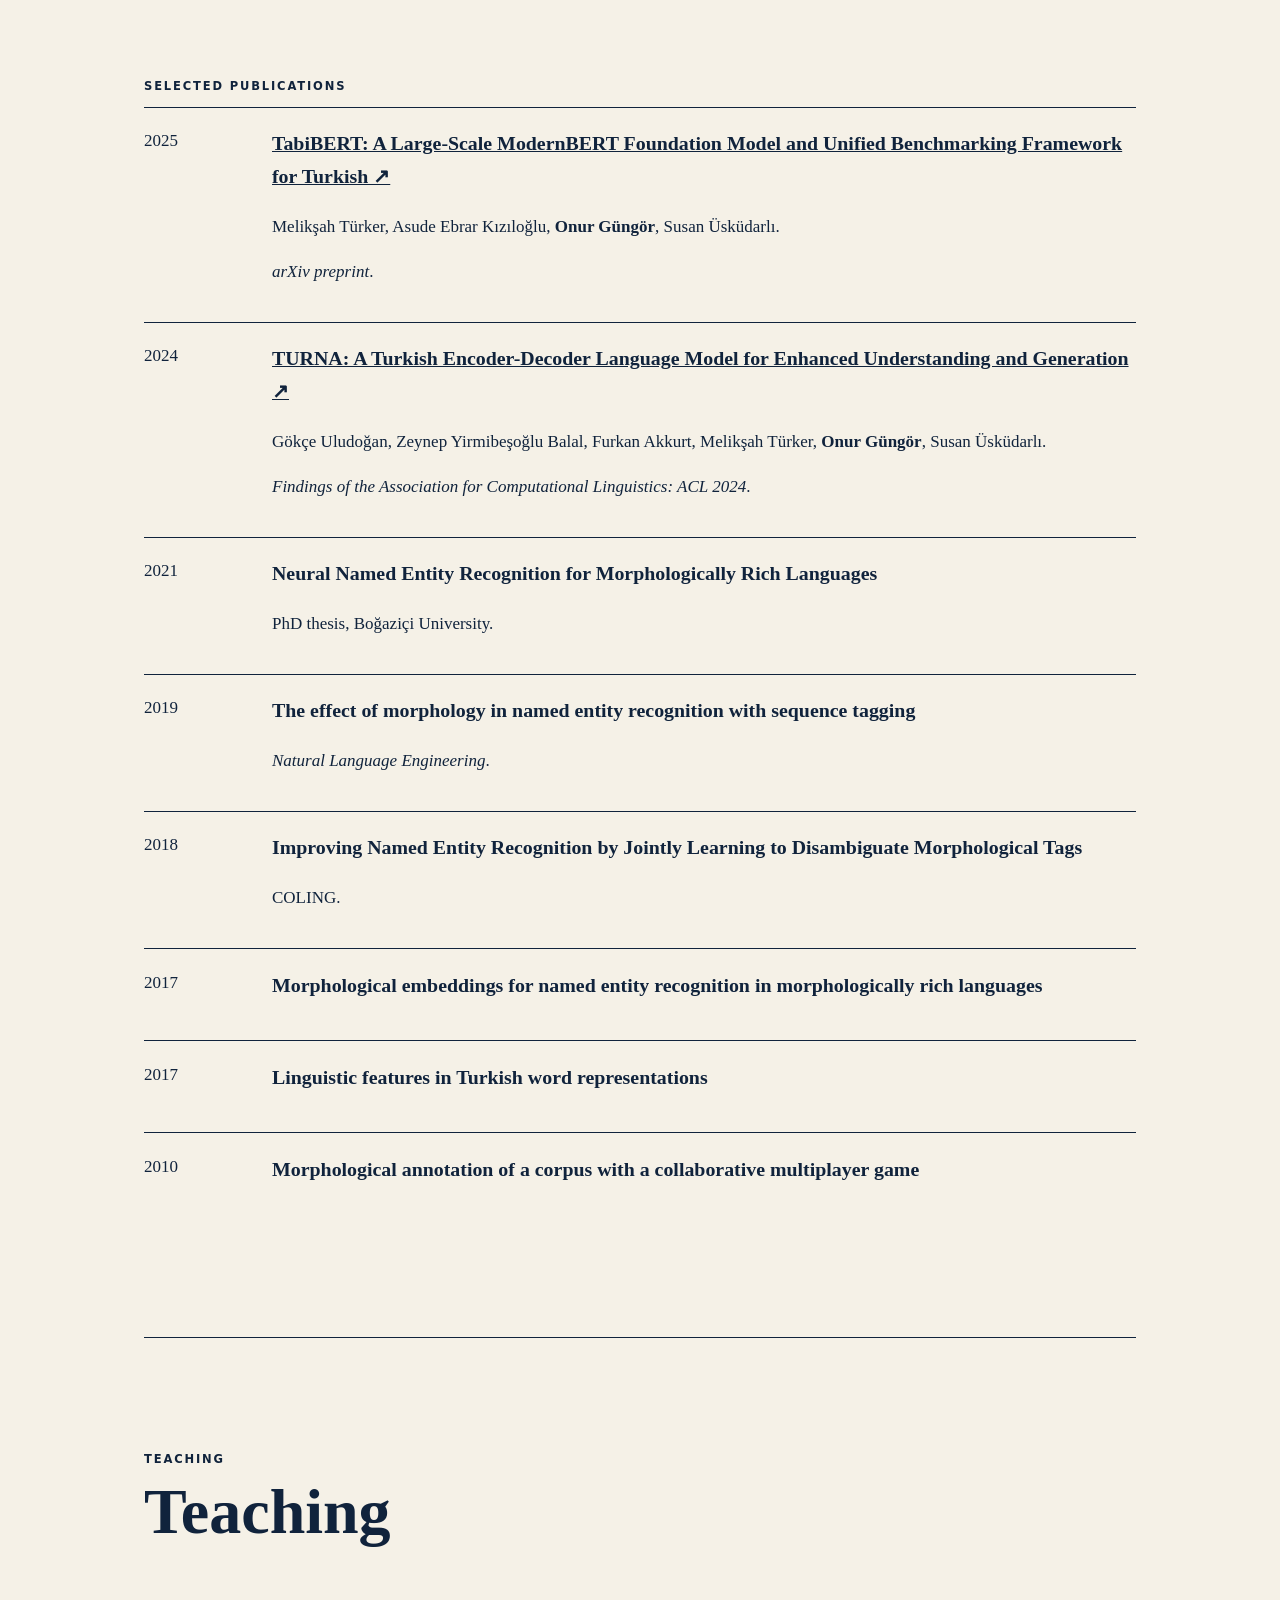
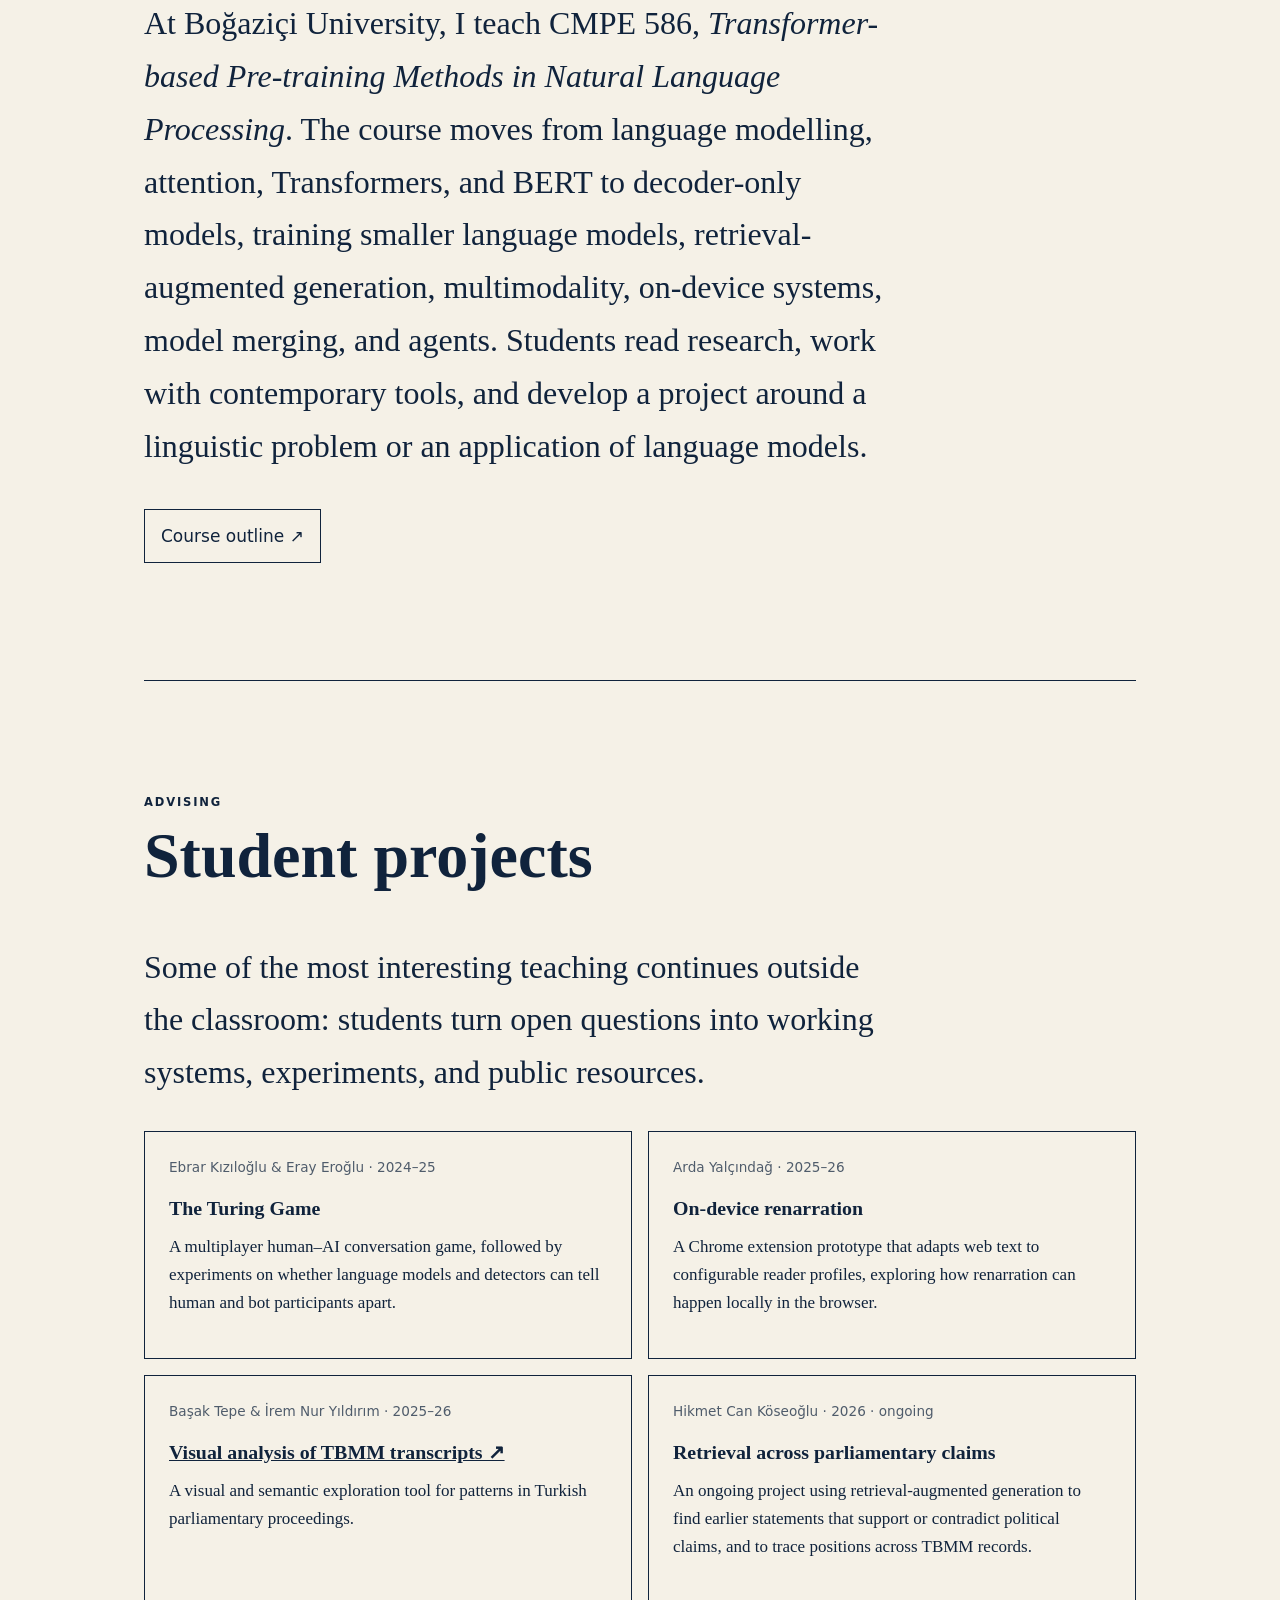
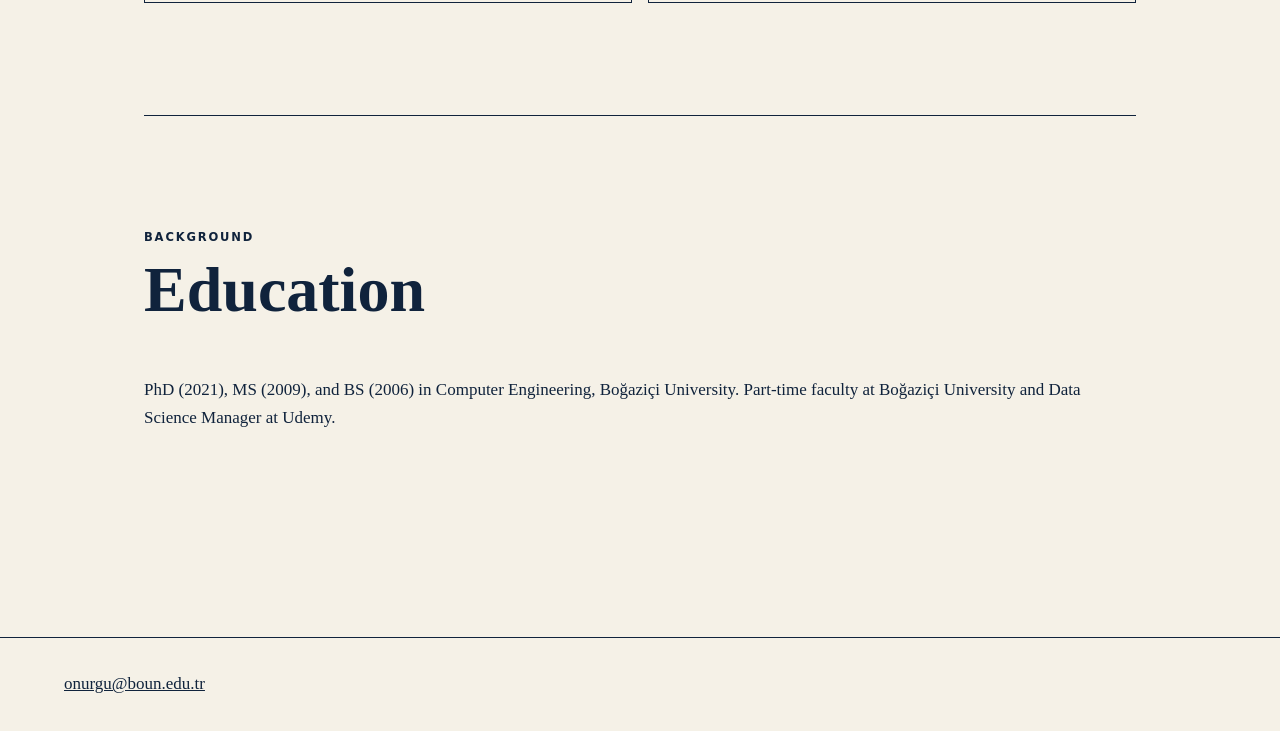
==== commit 10bf24ed: "Revise academic focus and add student projects" ====
--- a/academic/index.html
+++ b/academic/index.html
@@ -1 +1 @@
-<!doctype html><html lang="en"><head><meta charset="utf-8"><meta name="viewport" content="width=device-width,initial-scale=1"><meta name="description" content="Research and teaching by Onur Güngör."><title>Academic — Onur Güngör</title><link rel="stylesheet" href="../shared.css"><style>:root{--paper:#f5f1e7;--ink:#10233c}body{font-family:Georgia,serif}.switcher,.eyebrow,.meta,.button{font-family:system-ui,sans-serif}h1{font-weight:500}.publication{display:grid;grid-template-columns:7rem 1fr;gap:1rem;padding:1.2rem 0;border-top:1px solid}</style></head><body><a class="skip" href="#content">Skip to content</a><nav class="switcher"><a class="brand" href="../">OG</a><a aria-current="page" href="./">Academic</a><a href="../art/">Art</a><a href="../code/">Code</a><a href="../writing/">Writing</a></nav><main id="content"><header><p class="eyebrow">Lecturer · Scholar</p><h1>Language,<br>studied closely.</h1><p class="lead">I research natural language processing for morphologically rich languages, and teach how contemporary language models are built, evaluated, and questioned.</p></header><section class="section" id="research"><p class="eyebrow">Research</p><h2>Research</h2><p class="lead">My work sits around named entity recognition, morphology, representation learning, explainability, and Turkish. The recurring question is simple: what changes when a language does not behave like English?</p><a class="button" href="https://scholar.google.com/citations?user=FW7c17kAAAAJ&amp;hl=en">Google Scholar ↗</a></section><section class="section"><p class="eyebrow">Selected publications</p><div class="publication"><span>2025</span><div><h3><a href="https://arxiv.org/abs/2512.23065">TabiBERT: A Large-Scale ModernBERT Foundation Model and Unified Benchmarking Framework for Turkish ↗</a></h3><p>Melikşah Türker, Asude Ebrar Kızıloğlu, <strong>Onur Güngör</strong>, Susan Üsküdarlı.</p><p><em>arXiv preprint</em>.</p></div></div><div class="publication"><span>2024</span><div><h3><a href="https://aclanthology.org/2024.findings-acl.600/">TURNA: A Turkish Encoder-Decoder Language Model for Enhanced Understanding and Generation ↗</a></h3><p>Gökçe Uludoğan, Zeynep Yirmibeşoğlu Balal, Furkan Akkurt, Melikşah Türker, <strong>Onur Güngör</strong>, Susan Üsküdarlı.</p><p><em>Findings of the Association for Computational Linguistics: ACL 2024</em>.</p></div></div><div class="publication"><span>2021</span><div><h3>Neural Named Entity Recognition for Morphologically Rich Languages</h3><p>PhD thesis, Boğaziçi University.</p></div></div><div class="publication"><span>2019</span><div><h3>The effect of morphology in named entity recognition with sequence tagging</h3><p><em>Natural Language Engineering</em>.</p></div></div><div class="publication"><span>2018</span><div><h3>Improving Named Entity Recognition by Jointly Learning to Disambiguate Morphological Tags</h3><p>COLING.</p></div></div><div class="publication"><span>2017</span><div><h3>Morphological embeddings for named entity recognition in morphologically rich languages</h3></div></div><div class="publication"><span>2017</span><div><h3>Linguistic features in Turkish word representations</h3></div></div><div class="publication"><span>2010</span><div><h3>Morphological annotation of a corpus with a collaborative multiplayer game</h3></div></div></section><section class="section" id="teaching"><p class="eyebrow">Teaching</p><h2>Teaching</h2><p class="lead">At Boğaziçi University, I teach <em>Transformer-based Pre-training Methods for Natural Language Processing</em> as a graduate seminar: papers, implementations, open questions, and careful disagreement.</p><a class="button" href="https://docs.google.com/document/d/e/2PACX-1vTTuCQP2ed8j2CfLnzh6W6m5oh-k7pVl0JjqTJi5wdh5od5GJ9mc1xWq-OLAjyfFMfMrh4iK2hu6GkH/pub">Course outline ↗</a></section><section class="section"><p class="eyebrow">Background</p><h2>Education</h2><p>PhD (2021), MS (2009), and BS (2006) in Computer Engineering, Boğaziçi University. Part-time faculty at Boğaziçi University and Data Science Manager at Udemy.</p></section></main><footer><a href="mailto:onurgu@boun.edu.tr">onurgu@boun.edu.tr</a></footer></body></html>
+<!doctype html><html lang="en"><head><meta charset="utf-8"><meta name="viewport" content="width=device-width,initial-scale=1"><meta name="description" content="Research and teaching by Onur Güngör."><title>Academic — Onur Güngör</title><link rel="stylesheet" href="../shared.css"><style>:root{--paper:#f5f1e7;--ink:#10233c}body{font-family:Georgia,serif}.switcher,.eyebrow,.meta,.button{font-family:system-ui,sans-serif}h1{font-weight:500}.publication{display:grid;grid-template-columns:7rem 1fr;gap:1rem;padding:1.2rem 0;border-top:1px solid}.project-grid{display:grid;grid-template-columns:repeat(2,1fr);gap:1rem}.project{padding:1.5rem;border:1px solid}.project h3{margin-bottom:.5rem}@media(max-width:720px){.project-grid{grid-template-columns:1fr}}</style></head><body><a class="skip" href="#content">Skip to content</a><nav class="switcher"><a class="brand" href="../">OG</a><a aria-current="page" href="./">Academic</a><a href="../art/">Art</a><a href="../code/">Code</a><a href="../writing/">Writing</a></nav><main id="content"><header><p class="eyebrow">Lecturer · Scholar</p><h1>Language,<br>studied closely.</h1><p class="lead">I work on language technologies for Turkish, from language models and evaluation benchmarks to the linguistic questions that generic multilingual systems tend to miss. I also teach how contemporary language models are built, adapted, and questioned.</p></header><section class="section" id="research"><p class="eyebrow">Research</p><h2>Research</h2><p class="lead">My recent work focuses on Turkish language models and evaluation: building open models such as TURNA and TabiBERT, and designing benchmarks that test what these systems can actually do in Turkish. Earlier work examined named entity recognition and morphology in Turkish and other morphologically rich languages.</p><a class="button" href="https://scholar.google.com/citations?user=FW7c17kAAAAJ&amp;hl=en">Google Scholar ↗</a></section><section class="section"><p class="eyebrow">Selected publications</p><div class="publication"><span>2025</span><div><h3><a href="https://arxiv.org/abs/2512.23065">TabiBERT: A Large-Scale ModernBERT Foundation Model and Unified Benchmarking Framework for Turkish ↗</a></h3><p>Melikşah Türker, Asude Ebrar Kızıloğlu, <strong>Onur Güngör</strong>, Susan Üsküdarlı.</p><p><em>arXiv preprint</em>.</p></div></div><div class="publication"><span>2024</span><div><h3><a href="https://aclanthology.org/2024.findings-acl.600/">TURNA: A Turkish Encoder-Decoder Language Model for Enhanced Understanding and Generation ↗</a></h3><p>Gökçe Uludoğan, Zeynep Yirmibeşoğlu Balal, Furkan Akkurt, Melikşah Türker, <strong>Onur Güngör</strong>, Susan Üsküdarlı.</p><p><em>Findings of the Association for Computational Linguistics: ACL 2024</em>.</p></div></div><div class="publication"><span>2021</span><div><h3>Neural Named Entity Recognition for Morphologically Rich Languages</h3><p>PhD thesis, Boğaziçi University.</p></div></div><div class="publication"><span>2019</span><div><h3>The effect of morphology in named entity recognition with sequence tagging</h3><p><em>Natural Language Engineering</em>.</p></div></div><div class="publication"><span>2018</span><div><h3>Improving Named Entity Recognition by Jointly Learning to Disambiguate Morphological Tags</h3><p>COLING.</p></div></div><div class="publication"><span>2017</span><div><h3>Morphological embeddings for named entity recognition in morphologically rich languages</h3></div></div><div class="publication"><span>2017</span><div><h3>Linguistic features in Turkish word representations</h3></div></div><div class="publication"><span>2010</span><div><h3>Morphological annotation of a corpus with a collaborative multiplayer game</h3></div></div></section><section class="section" id="teaching"><p class="eyebrow">Teaching</p><h2>Teaching</h2><p class="lead">At Boğaziçi University, I teach CMPE 586, <em>Transformer-based Pre-training Methods in Natural Language Processing</em>. The course moves from language modelling, attention, Transformers, and BERT to decoder-only models, training smaller language models, retrieval-augmented generation, multimodality, on-device systems, model merging, and agents. Students read research, work with contemporary tools, and develop a project around a linguistic problem or an application of language models.</p><a class="button" href="https://docs.google.com/document/d/e/2PACX-1vQFCkyv-IgzgVAFaZnJSbdm9kwF5vBmp-PDpnYBZ8_7s5pVjDCkmW5iI2JISCSnCL-Z5eFRFFkfFzab/pub">Course outline ↗</a></section><section class="section" id="student-projects"><p class="eyebrow">Advising</p><h2>Student projects</h2><p class="lead">Some of the most interesting teaching continues outside the classroom: students turn open questions into working systems, experiments, and public resources.</p><div class="project-grid"><article class="project"><p class="meta">Ebrar Kızıloğlu &amp; Eray Eroğlu · 2024–25</p><h3>The Turing Game</h3><p>A multiplayer human–AI conversation game, followed by experiments on whether language models and detectors can tell human and bot participants apart.</p></article><article class="project"><p class="meta">Arda Yalçındağ · 2025–26</p><h3>On-device renarration</h3><p>A Chrome extension prototype that adapts web text to configurable reader profiles, exploring how renarration can happen locally in the browser.</p></article><article class="project"><p class="meta">Başak Tepe &amp; İrem Nur Yıldırım · 2025–26</p><h3><a href="https://github.com/boun-tabi-LMG/Semantic-Analysis-of-TBMM-Transcripts-anon">Visual analysis of TBMM transcripts ↗</a></h3><p>A visual and semantic exploration tool for patterns in Turkish parliamentary proceedings.</p></article><article class="project"><p class="meta">Hikmet Can Köseoğlu · 2026 · ongoing</p><h3>Retrieval across parliamentary claims</h3><p>An ongoing project using retrieval-augmented generation to find earlier statements that support or contradict political claims, and to trace positions across TBMM records.</p></article></div></section><section class="section"><p class="eyebrow">Background</p><h2>Education</h2><p>PhD (2021), MS (2009), and BS (2006) in Computer Engineering, Boğaziçi University. Part-time faculty at Boğaziçi University and Data Science Manager at Udemy.</p></section></main><footer><a href="mailto:onurgu@boun.edu.tr">onurgu@boun.edu.tr</a></footer></body></html>
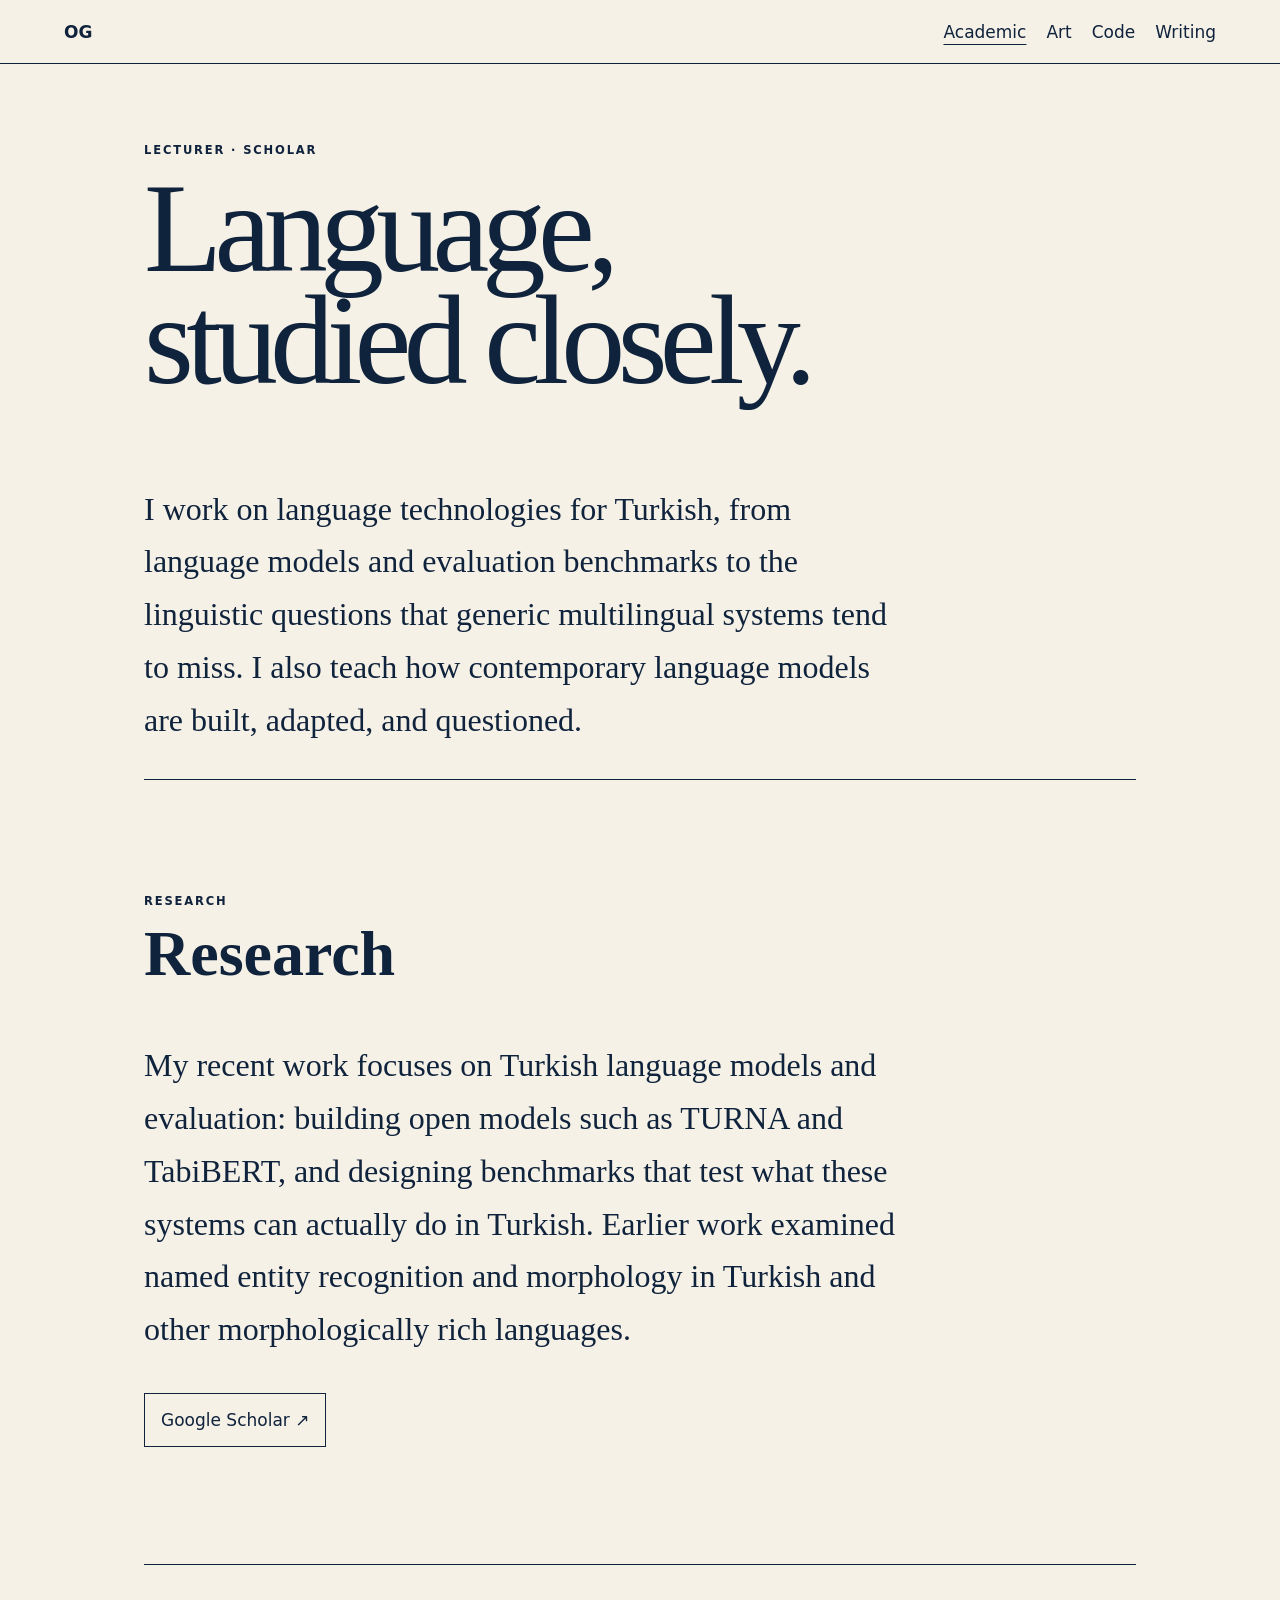
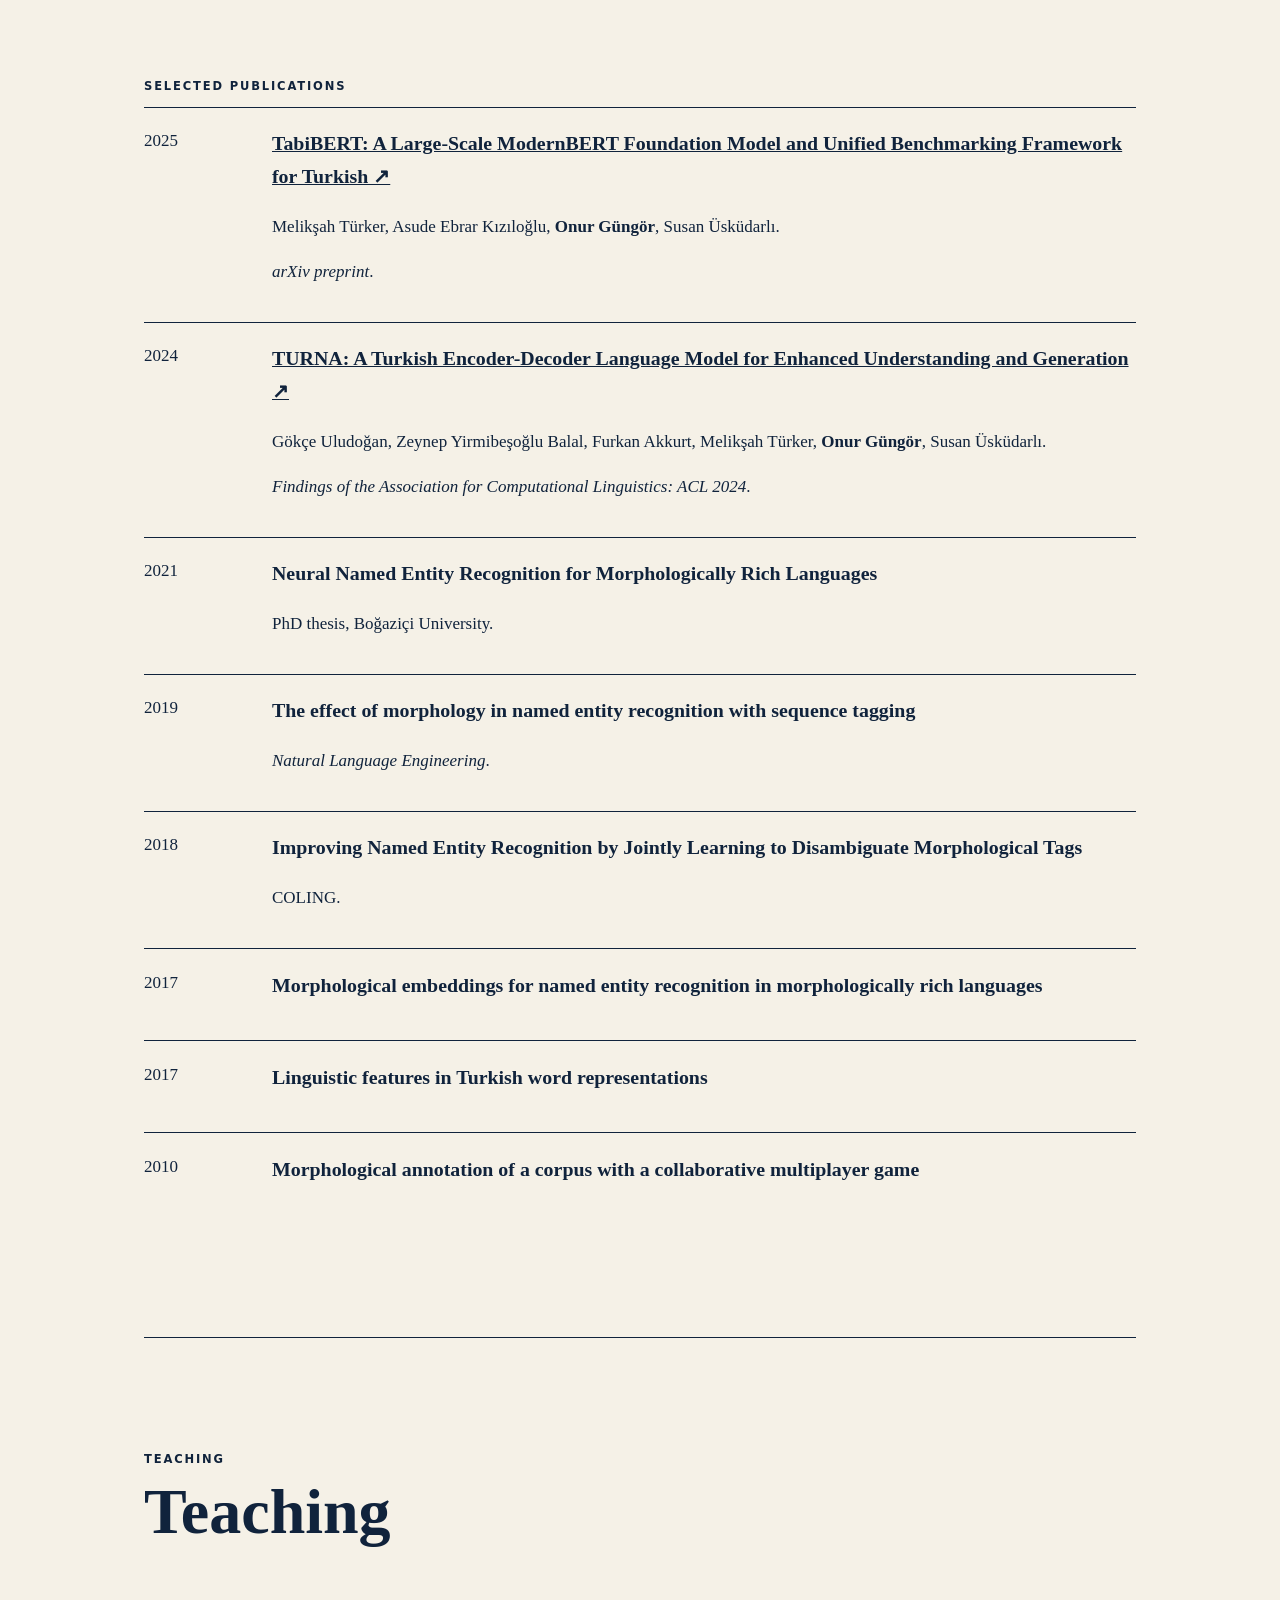
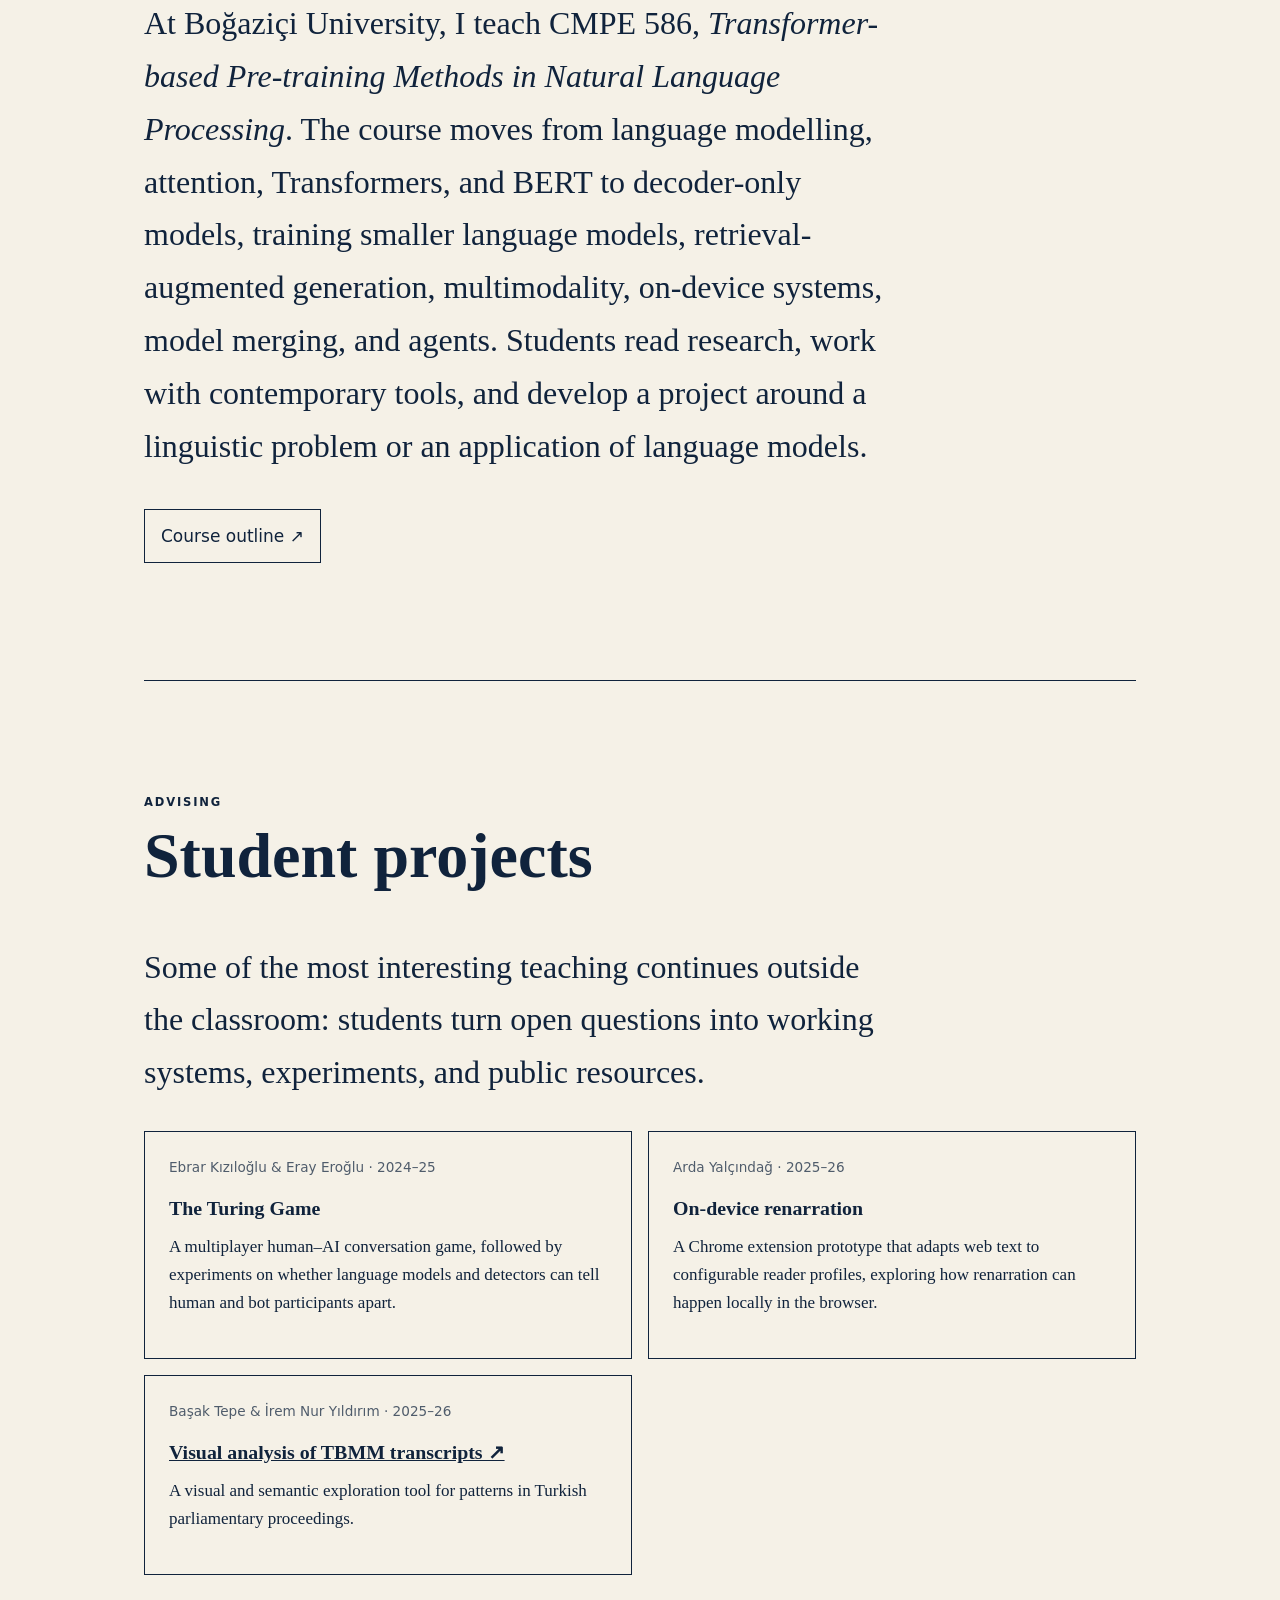
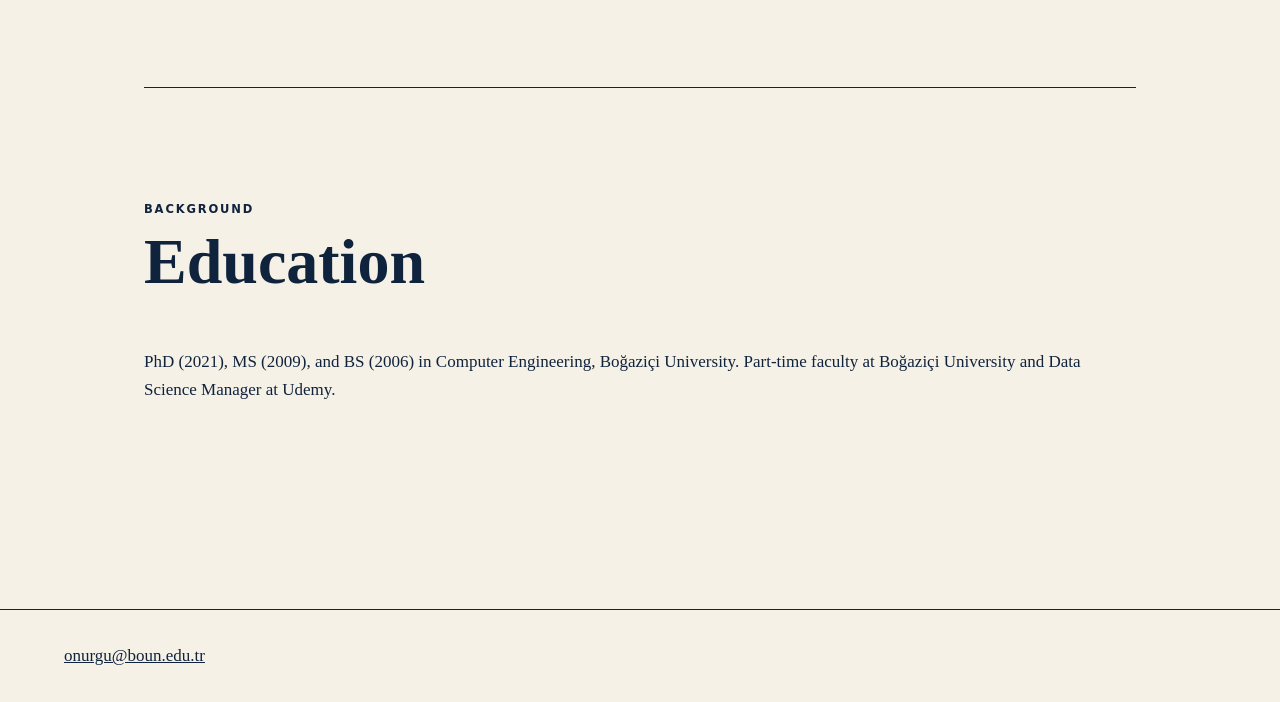
==== commit 6cfafcb0: "Remove unconfirmed student project" ====
--- a/academic/index.html
+++ b/academic/index.html
@@ -1 +1 @@
-<!doctype html><html lang="en"><head><meta charset="utf-8"><meta name="viewport" content="width=device-width,initial-scale=1"><meta name="description" content="Research and teaching by Onur Güngör."><title>Academic — Onur Güngör</title><link rel="stylesheet" href="../shared.css"><style>:root{--paper:#f5f1e7;--ink:#10233c}body{font-family:Georgia,serif}.switcher,.eyebrow,.meta,.button{font-family:system-ui,sans-serif}h1{font-weight:500}.publication{display:grid;grid-template-columns:7rem 1fr;gap:1rem;padding:1.2rem 0;border-top:1px solid}.project-grid{display:grid;grid-template-columns:repeat(2,1fr);gap:1rem}.project{padding:1.5rem;border:1px solid}.project h3{margin-bottom:.5rem}@media(max-width:720px){.project-grid{grid-template-columns:1fr}}</style></head><body><a class="skip" href="#content">Skip to content</a><nav class="switcher"><a class="brand" href="../">OG</a><a aria-current="page" href="./">Academic</a><a href="../art/">Art</a><a href="../code/">Code</a><a href="../writing/">Writing</a></nav><main id="content"><header><p class="eyebrow">Lecturer · Scholar</p><h1>Language,<br>studied closely.</h1><p class="lead">I work on language technologies for Turkish, from language models and evaluation benchmarks to the linguistic questions that generic multilingual systems tend to miss. I also teach how contemporary language models are built, adapted, and questioned.</p></header><section class="section" id="research"><p class="eyebrow">Research</p><h2>Research</h2><p class="lead">My recent work focuses on Turkish language models and evaluation: building open models such as TURNA and TabiBERT, and designing benchmarks that test what these systems can actually do in Turkish. Earlier work examined named entity recognition and morphology in Turkish and other morphologically rich languages.</p><a class="button" href="https://scholar.google.com/citations?user=FW7c17kAAAAJ&amp;hl=en">Google Scholar ↗</a></section><section class="section"><p class="eyebrow">Selected publications</p><div class="publication"><span>2025</span><div><h3><a href="https://arxiv.org/abs/2512.23065">TabiBERT: A Large-Scale ModernBERT Foundation Model and Unified Benchmarking Framework for Turkish ↗</a></h3><p>Melikşah Türker, Asude Ebrar Kızıloğlu, <strong>Onur Güngör</strong>, Susan Üsküdarlı.</p><p><em>arXiv preprint</em>.</p></div></div><div class="publication"><span>2024</span><div><h3><a href="https://aclanthology.org/2024.findings-acl.600/">TURNA: A Turkish Encoder-Decoder Language Model for Enhanced Understanding and Generation ↗</a></h3><p>Gökçe Uludoğan, Zeynep Yirmibeşoğlu Balal, Furkan Akkurt, Melikşah Türker, <strong>Onur Güngör</strong>, Susan Üsküdarlı.</p><p><em>Findings of the Association for Computational Linguistics: ACL 2024</em>.</p></div></div><div class="publication"><span>2021</span><div><h3>Neural Named Entity Recognition for Morphologically Rich Languages</h3><p>PhD thesis, Boğaziçi University.</p></div></div><div class="publication"><span>2019</span><div><h3>The effect of morphology in named entity recognition with sequence tagging</h3><p><em>Natural Language Engineering</em>.</p></div></div><div class="publication"><span>2018</span><div><h3>Improving Named Entity Recognition by Jointly Learning to Disambiguate Morphological Tags</h3><p>COLING.</p></div></div><div class="publication"><span>2017</span><div><h3>Morphological embeddings for named entity recognition in morphologically rich languages</h3></div></div><div class="publication"><span>2017</span><div><h3>Linguistic features in Turkish word representations</h3></div></div><div class="publication"><span>2010</span><div><h3>Morphological annotation of a corpus with a collaborative multiplayer game</h3></div></div></section><section class="section" id="teaching"><p class="eyebrow">Teaching</p><h2>Teaching</h2><p class="lead">At Boğaziçi University, I teach CMPE 586, <em>Transformer-based Pre-training Methods in Natural Language Processing</em>. The course moves from language modelling, attention, Transformers, and BERT to decoder-only models, training smaller language models, retrieval-augmented generation, multimodality, on-device systems, model merging, and agents. Students read research, work with contemporary tools, and develop a project around a linguistic problem or an application of language models.</p><a class="button" href="https://docs.google.com/document/d/e/2PACX-1vQFCkyv-IgzgVAFaZnJSbdm9kwF5vBmp-PDpnYBZ8_7s5pVjDCkmW5iI2JISCSnCL-Z5eFRFFkfFzab/pub">Course outline ↗</a></section><section class="section" id="student-projects"><p class="eyebrow">Advising</p><h2>Student projects</h2><p class="lead">Some of the most interesting teaching continues outside the classroom: students turn open questions into working systems, experiments, and public resources.</p><div class="project-grid"><article class="project"><p class="meta">Ebrar Kızıloğlu &amp; Eray Eroğlu · 2024–25</p><h3>The Turing Game</h3><p>A multiplayer human–AI conversation game, followed by experiments on whether language models and detectors can tell human and bot participants apart.</p></article><article class="project"><p class="meta">Arda Yalçındağ · 2025–26</p><h3>On-device renarration</h3><p>A Chrome extension prototype that adapts web text to configurable reader profiles, exploring how renarration can happen locally in the browser.</p></article><article class="project"><p class="meta">Başak Tepe &amp; İrem Nur Yıldırım · 2025–26</p><h3><a href="https://github.com/boun-tabi-LMG/Semantic-Analysis-of-TBMM-Transcripts-anon">Visual analysis of TBMM transcripts ↗</a></h3><p>A visual and semantic exploration tool for patterns in Turkish parliamentary proceedings.</p></article><article class="project"><p class="meta">Hikmet Can Köseoğlu · 2026 · ongoing</p><h3>Retrieval across parliamentary claims</h3><p>An ongoing project using retrieval-augmented generation to find earlier statements that support or contradict political claims, and to trace positions across TBMM records.</p></article></div></section><section class="section"><p class="eyebrow">Background</p><h2>Education</h2><p>PhD (2021), MS (2009), and BS (2006) in Computer Engineering, Boğaziçi University. Part-time faculty at Boğaziçi University and Data Science Manager at Udemy.</p></section></main><footer><a href="mailto:onurgu@boun.edu.tr">onurgu@boun.edu.tr</a></footer></body></html>
+<!doctype html><html lang="en"><head><meta charset="utf-8"><meta name="viewport" content="width=device-width,initial-scale=1"><meta name="description" content="Research and teaching by Onur Güngör."><title>Academic — Onur Güngör</title><link rel="stylesheet" href="../shared.css"><style>:root{--paper:#f5f1e7;--ink:#10233c}body{font-family:Georgia,serif}.switcher,.eyebrow,.meta,.button{font-family:system-ui,sans-serif}h1{font-weight:500}.publication{display:grid;grid-template-columns:7rem 1fr;gap:1rem;padding:1.2rem 0;border-top:1px solid}.project-grid{display:grid;grid-template-columns:repeat(2,1fr);gap:1rem}.project{padding:1.5rem;border:1px solid}.project h3{margin-bottom:.5rem}@media(max-width:720px){.project-grid{grid-template-columns:1fr}}</style></head><body><a class="skip" href="#content">Skip to content</a><nav class="switcher"><a class="brand" href="../">OG</a><a aria-current="page" href="./">Academic</a><a href="../art/">Art</a><a href="../code/">Code</a><a href="../writing/">Writing</a></nav><main id="content"><header><p class="eyebrow">Lecturer · Scholar</p><h1>Language,<br>studied closely.</h1><p class="lead">I work on language technologies for Turkish, from language models and evaluation benchmarks to the linguistic questions that generic multilingual systems tend to miss. I also teach how contemporary language models are built, adapted, and questioned.</p></header><section class="section" id="research"><p class="eyebrow">Research</p><h2>Research</h2><p class="lead">My recent work focuses on Turkish language models and evaluation: building open models such as TURNA and TabiBERT, and designing benchmarks that test what these systems can actually do in Turkish. Earlier work examined named entity recognition and morphology in Turkish and other morphologically rich languages.</p><a class="button" href="https://scholar.google.com/citations?user=FW7c17kAAAAJ&amp;hl=en">Google Scholar ↗</a></section><section class="section"><p class="eyebrow">Selected publications</p><div class="publication"><span>2025</span><div><h3><a href="https://arxiv.org/abs/2512.23065">TabiBERT: A Large-Scale ModernBERT Foundation Model and Unified Benchmarking Framework for Turkish ↗</a></h3><p>Melikşah Türker, Asude Ebrar Kızıloğlu, <strong>Onur Güngör</strong>, Susan Üsküdarlı.</p><p><em>arXiv preprint</em>.</p></div></div><div class="publication"><span>2024</span><div><h3><a href="https://aclanthology.org/2024.findings-acl.600/">TURNA: A Turkish Encoder-Decoder Language Model for Enhanced Understanding and Generation ↗</a></h3><p>Gökçe Uludoğan, Zeynep Yirmibeşoğlu Balal, Furkan Akkurt, Melikşah Türker, <strong>Onur Güngör</strong>, Susan Üsküdarlı.</p><p><em>Findings of the Association for Computational Linguistics: ACL 2024</em>.</p></div></div><div class="publication"><span>2021</span><div><h3>Neural Named Entity Recognition for Morphologically Rich Languages</h3><p>PhD thesis, Boğaziçi University.</p></div></div><div class="publication"><span>2019</span><div><h3>The effect of morphology in named entity recognition with sequence tagging</h3><p><em>Natural Language Engineering</em>.</p></div></div><div class="publication"><span>2018</span><div><h3>Improving Named Entity Recognition by Jointly Learning to Disambiguate Morphological Tags</h3><p>COLING.</p></div></div><div class="publication"><span>2017</span><div><h3>Morphological embeddings for named entity recognition in morphologically rich languages</h3></div></div><div class="publication"><span>2017</span><div><h3>Linguistic features in Turkish word representations</h3></div></div><div class="publication"><span>2010</span><div><h3>Morphological annotation of a corpus with a collaborative multiplayer game</h3></div></div></section><section class="section" id="teaching"><p class="eyebrow">Teaching</p><h2>Teaching</h2><p class="lead">At Boğaziçi University, I teach CMPE 586, <em>Transformer-based Pre-training Methods in Natural Language Processing</em>. The course moves from language modelling, attention, Transformers, and BERT to decoder-only models, training smaller language models, retrieval-augmented generation, multimodality, on-device systems, model merging, and agents. Students read research, work with contemporary tools, and develop a project around a linguistic problem or an application of language models.</p><a class="button" href="https://docs.google.com/document/d/e/2PACX-1vQFCkyv-IgzgVAFaZnJSbdm9kwF5vBmp-PDpnYBZ8_7s5pVjDCkmW5iI2JISCSnCL-Z5eFRFFkfFzab/pub">Course outline ↗</a></section><section class="section" id="student-projects"><p class="eyebrow">Advising</p><h2>Student projects</h2><p class="lead">Some of the most interesting teaching continues outside the classroom: students turn open questions into working systems, experiments, and public resources.</p><div class="project-grid"><article class="project"><p class="meta">Ebrar Kızıloğlu &amp; Eray Eroğlu · 2024–25</p><h3>The Turing Game</h3><p>A multiplayer human–AI conversation game, followed by experiments on whether language models and detectors can tell human and bot participants apart.</p></article><article class="project"><p class="meta">Arda Yalçındağ · 2025–26</p><h3>On-device renarration</h3><p>A Chrome extension prototype that adapts web text to configurable reader profiles, exploring how renarration can happen locally in the browser.</p></article><article class="project"><p class="meta">Başak Tepe &amp; İrem Nur Yıldırım · 2025–26</p><h3><a href="https://github.com/boun-tabi-LMG/Semantic-Analysis-of-TBMM-Transcripts-anon">Visual analysis of TBMM transcripts ↗</a></h3><p>A visual and semantic exploration tool for patterns in Turkish parliamentary proceedings.</p></article></div></section><section class="section"><p class="eyebrow">Background</p><h2>Education</h2><p>PhD (2021), MS (2009), and BS (2006) in Computer Engineering, Boğaziçi University. Part-time faculty at Boğaziçi University and Data Science Manager at Udemy.</p></section></main><footer><a href="mailto:onurgu@boun.edu.tr">onurgu@boun.edu.tr</a></footer></body></html>
